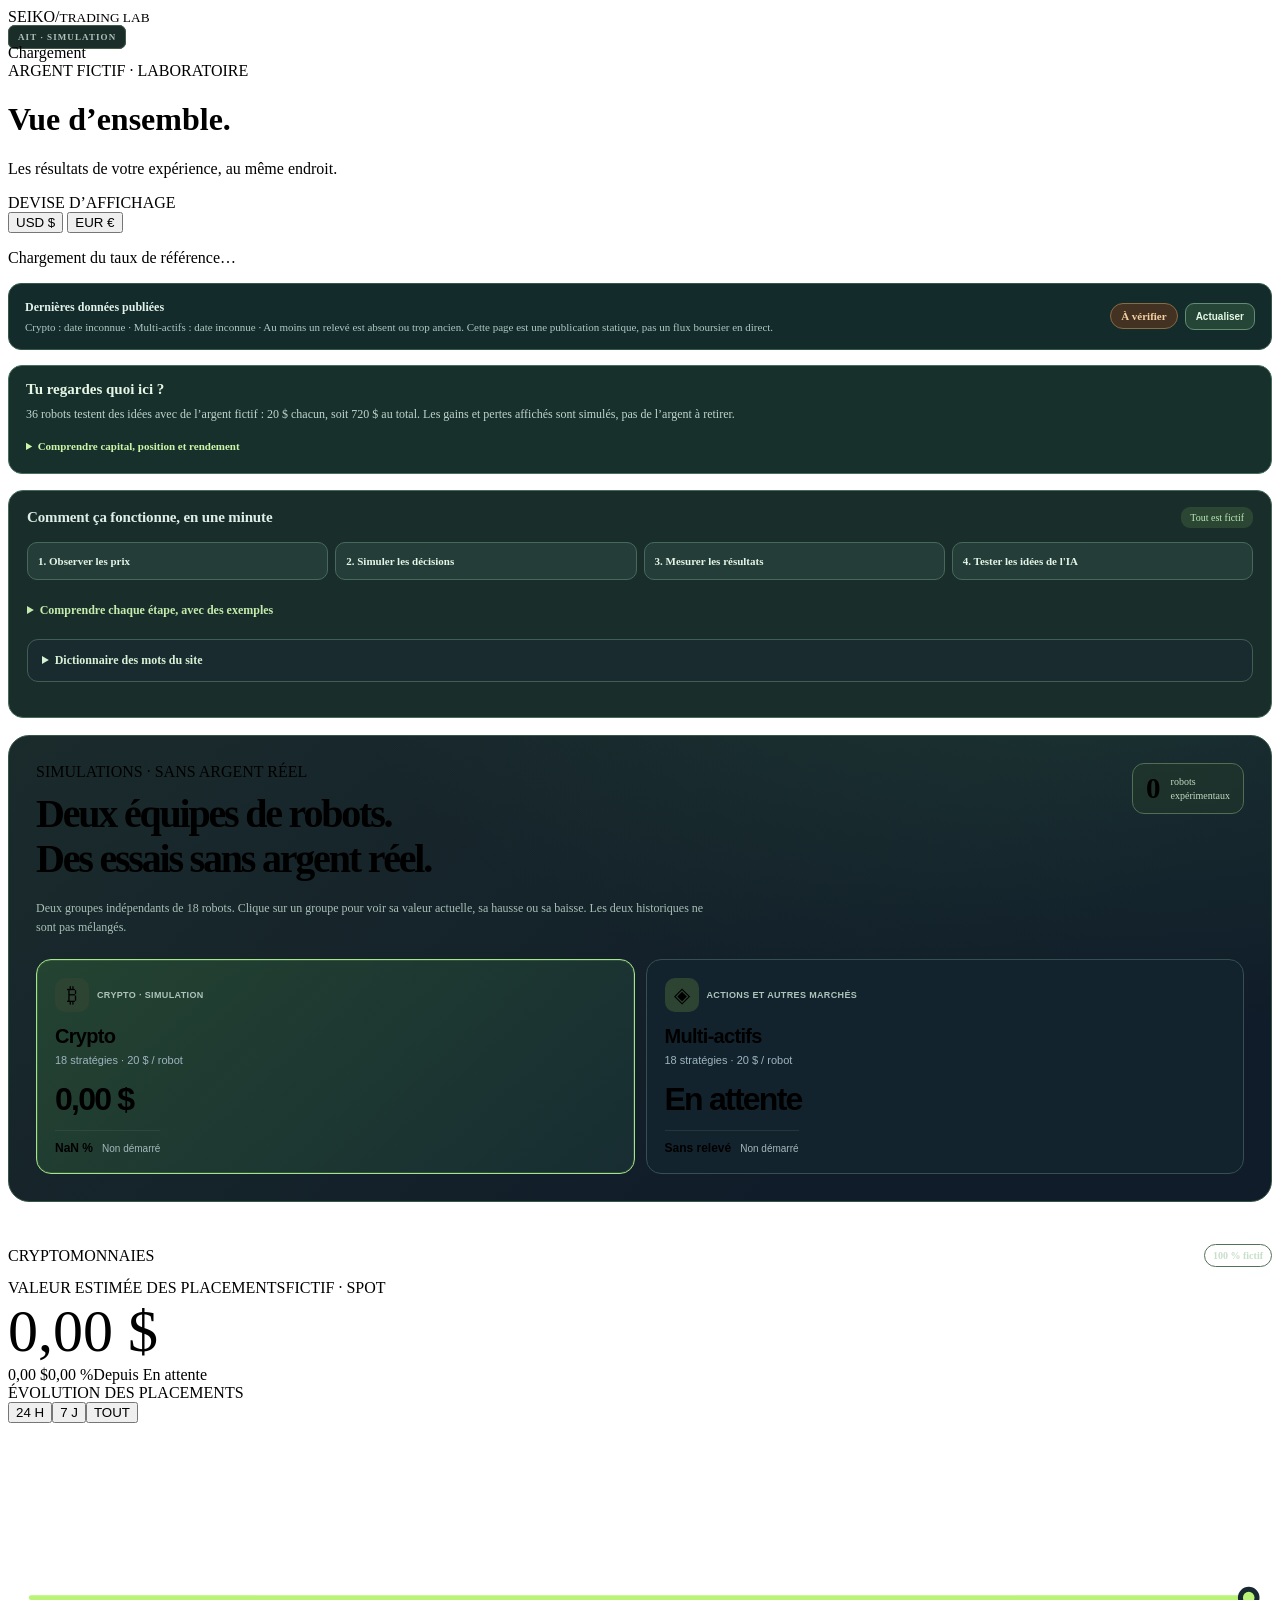
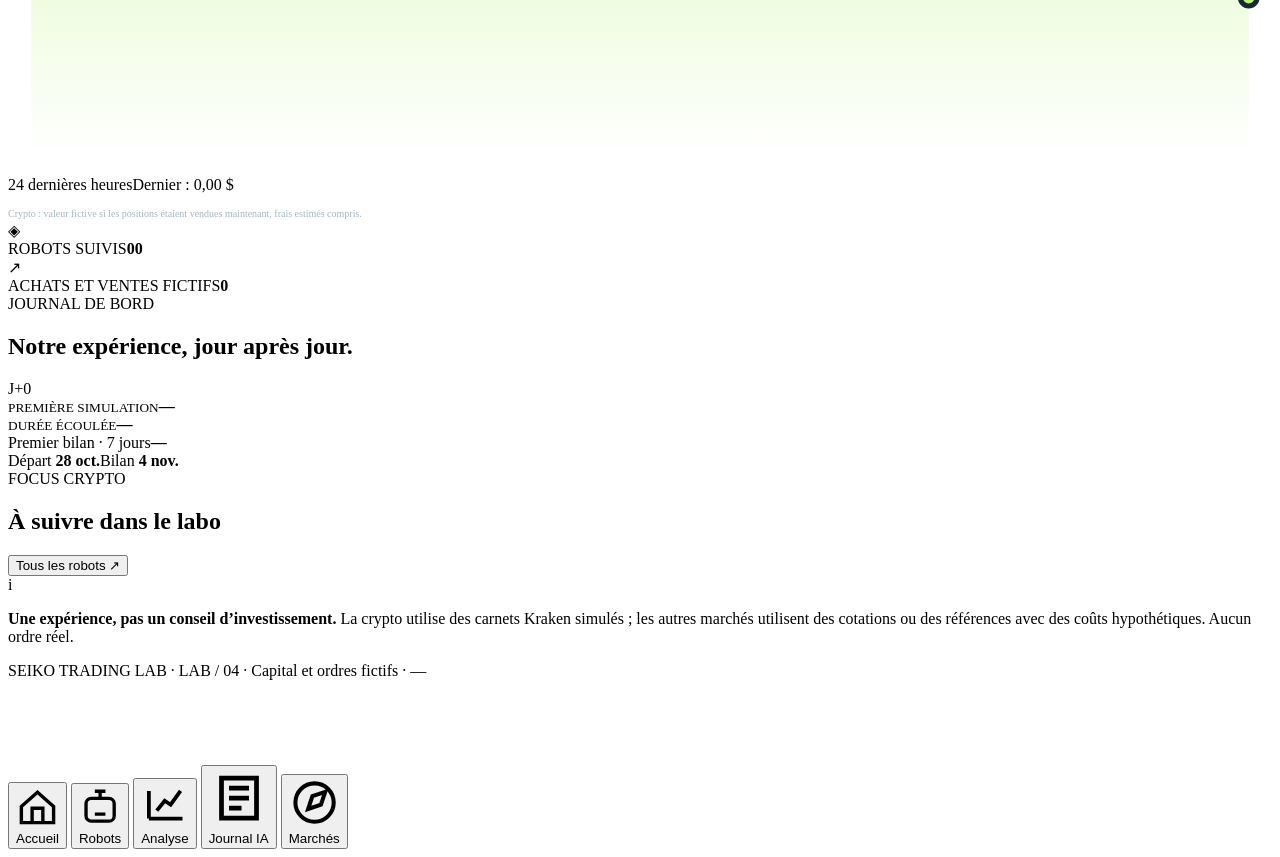
==== site/index.html @ 7411ffa7 "Show autonomous multi-indicator hypothesis architect in existing research journal" ====
<!doctype html>
<html lang="fr"><head><meta charset="utf-8"><meta name="viewport" content="width=device-width,initial-scale=1,viewport-fit=cover"><meta name="theme-color" content="#0b1019"><meta name="description" content="Seiko Trading Lab : 36 robots, deux portefeuilles de simulation et une recherche multi-marchés transparente."><title>Seiko — Trading Lab</title><style>/*__CSS__*/</style><link rel="stylesheet" href="./lab04-overview.css?v=4"><link rel="stylesheet" href="./lab04-analysis.css?v=4.2"><link rel="stylesheet" href="./lab04-markets.css?v=4"><link rel="stylesheet" href="./lab04-clarity.css?v=5"><link rel="stylesheet" href="./lab04-simple.css?v=6"><link rel="stylesheet" href="./lab04-guide.css?v=7"></head>
<body><div class="app-shell" id="app">
<header class="topbar"><div class="brand" aria-label="Seiko Trading Lab"><div class="brand-icon"><span></span><span></span><span></span></div><div class="brand-word">SEIKO<span class="brand-slash">/</span><small>TRADING LAB</small></div></div><span class="release-tag" aria-label="Version de l’interface">AIT · SIMULATION</span><div class="live-status" id="live-status"><span class="status-light"></span><span id="status-text">Chargement</span></div></header>
<div class="page-heading"><span class="eyebrow" id="page-eyebrow">ARGENT FICTIF · LABORATOIRE</span><h1 id="page-title">Vue d’ensemble<span class="title-period">.</span></h1><p id="page-subtitle">Les résultats de votre expérience, au même endroit.</p></div>
<div class="display-currency" aria-label="Devise d'affichage">
  <div class="display-currency-controls"><span class="display-currency-label">DEVISE D’AFFICHAGE</span>
    <div class="display-currency-switch" role="group" aria-label="Passer de dollars en euros">
      <button type="button" data-currency="USD" class="is-active" aria-pressed="true">USD <span>$</span></button>
      <button type="button" data-currency="EUR" aria-pressed="false">EUR <span>€</span></button>
    </div>
  </div>
  <p class="display-fx-note" id="fx-note">Chargement du taux de référence…</p>
</div>
<main>
<section id="view-home" class="view is-visible" aria-label="Tableau de bord des expériences">
<section class="lab-freshness" aria-label="Fraîcheur des relevés"><div><strong>Dernières données publiées</strong><p id="lab-freshness-detail">Vérification de la dernière publication…</p></div><div class="lab-freshness-actions"><span id="lab-freshness-badge">Vérification</span><button id="lab-refresh" type="button" title="Recharger les derniers relevés publiés">Actualiser</button></div></section>
<section class="ait-beginner-note"><strong>Tu regardes quoi ici ?</strong>
<p>36 robots testent des idées avec de l’argent fictif : 20 $ chacun, soit 720 $ au total. Les gains et pertes affichés sont simulés, pas de l’argent à retirer.</p>
<details><summary>Comprendre capital, position et rendement</summary><p><b>Capital</b> : valeur actuelle de la mise de départ. <b>Position</b> : ce que le robot détient. <b>Rendement</b> : évolution en pourcentage depuis le début.</p></details></section>
<section class="ait-journey" aria-label="Comment fonctionne ce laboratoire ?">
 <div class="ait-journey-heading"><strong>Comment ça fonctionne, en une minute</strong><span>Tout est fictif</span></div>
 <div class="ait-step-track" aria-label="Étapes de fonctionnement">
  <span>1. Observer les prix</span><span>2. Simuler les décisions</span><span>3. Mesurer les résultats</span><span>4. Tester les idées de l'IA</span>
 </div>
 <details><summary>Comprendre chaque étape, avec des exemples</summary>
  <ol class="ait-journey-list">
   <li><strong>Les marchés fournissent des prix.</strong> Par exemple, le prix observé d'un bitcoin. Si une source ne répond pas, nous ne fabriquons pas de prix.</li>
   <li><strong>Chaque robot suit sa propre règle.</strong> L'un conserve son placement, un autre cherche une hausse de prix, un troisième attend une baisse. Il peut acheter, vendre ou ne rien faire.</li>
   <li><strong>Chaque décision est simulée.</strong> Un achat virtuel utilise une partie des 20 $ du robot, avec des frais estimés. Rien n'est envoyé à une banque ou à une plateforme de trading.</li>
   <li><strong>Le site suit ce qu'il reste.</strong> Valeur du placement + argent non investi = valeur totale estimée du robot. La courbe montre l'évolution de cette valeur.</li>
   <li><strong>Gemini propose des expériences.</strong> Son avis ne prouve pas qu'une stratégie fonctionne. Une autre partie du programme vérifie les résultats sur de nouvelles données, les frais et les baisses possibles.</li>
   <li><strong>Les changements sont bloqués tant que les preuves manquent.</strong> Les robots de référence ne sont jamais modifiés et aucun ordre réel n'est possible.</li>
  </ol>
 </details>
 <details class="ait-words"><summary>Dictionnaire des mots du site</summary>
 <dl>
  <dt>Capital et valeur actuelle</dt><dd>Argent virtuel encore disponible, plus valeur estimée du placement que le robot détient.</dd>
  <dt>Gain, perte, variation ou rendement</dt><dd>Différence depuis les 20 $ fictifs de départ, exprimée en dollars ou en pourcentage. Rien n'est retirable.</dd>
  <dt>Liquidités</dt><dd>Part de l'argent fictif qui n'est pas investie dans un actif à ce moment.</dd>
  <dt>Position et unités</dt><dd>Ce que le robot possède virtuellement et sa quantité ; une fraction de bitcoin peut être minuscule.</dd>
  <dt>Période de prix ou bougie</dt><dd>Une période de prix déjà terminée, par exemple une heure. Le robot évite de décider sur une période encore en cours.</dd>
  <dt>Frais, spread et glissement</dt><dd>Coûts simulés : commissions, écart entre prix pour acheter et vendre, et différence possible lors d'une exécution.</dd>
  <dt>Robot témoin</dt><dd>Robot qui conserve simplement son actif pour servir de point de comparaison.</dd>
  <dt>Variante en test</dt><dd>Autre version de la stratégie essayée séparément sur de nouveaux prix, sans changer le robot.</dd>
  <dt>Gemini</dt><dd>IA qui analyse les rapports et propose des essais. Elle ne passe pas les ordres et n'approuve pas directement les changements.</dd>
  <dt>Baleine et transfert</dt><dd>Une baleine serait un acteur très important. Une adresse qui déplace une grosse somme n'est pas forcément une baleine et ne prouve aucun achat.</dd>
  <dt>Action, ETF, devise et crypto</dt><dd>Différents types d'actifs. Certains cours sont indicatifs ou retardés ; ils ne sont pas des prix d'exécution garantis.</dd>
 </dl></details>
</section>
<div class="lab-overview">
 <div class="lab-overview-top"><div><span class="eyebrow">SIMULATIONS · SANS ARGENT RÉEL</span><h2>Deux équipes de robots.<br><span>Des essais sans argent réel.</span></h2></div><div class="lab-overview-counter"><strong id="overview-bots">36</strong><small>robots<br>expérimentaux</small></div></div>
 <p>Deux groupes indépendants de 18 robots. Clique sur un groupe pour voir sa valeur actuelle, sa hausse ou sa baisse. Les deux historiques ne sont pas mélangés.</p>
 <div class="lab-tiles" role="group" aria-label="Sélectionner un portefeuille">
  <button class="lab-tile is-selected" type="button" data-lab="crypto" aria-pressed="true">
   <span class="lab-tile-top"><span class="lab-tile-glyph">₿</span><span class="lab-tile-status">CRYPTO · SIMULATION</span></span>
   <span class="lab-tile-name">Crypto <small>18 stratégies · 20 $ / robot</small></span>
   <span class="lab-tile-value" id="overview-crypto-value">—</span>
   <span class="lab-tile-bottom"><span id="overview-crypto-return">—</span><span id="overview-crypto-age">—</span></span>
  </button>
  <button class="lab-tile" type="button" data-lab="multi" aria-pressed="false">
   <span class="lab-tile-top"><span class="lab-tile-glyph">◈</span><span class="lab-tile-status">ACTIONS ET AUTRES MARCHÉS</span></span>
   <span class="lab-tile-name">Multi-actifs <small>18 stratégies · 20 $ / robot</small></span>
   <span class="lab-tile-value" id="overview-multi-value">—</span>
   <span class="lab-tile-bottom"><span id="overview-multi-return">—</span><span id="overview-multi-age">—</span></span>
  </button>
 </div>
</div>
<article class="hero-card"><div class="hero-context"><span id="hero-portfolio-kind" class="eyebrow">PORTEFEUILLE CRYPTO</span><span class="hero-context-badge">100 % fictif</span></div><div class="hero-glow" aria-hidden="true"></div><div class="hero-head"><span class="overline" id="hero-capital-label">VALEUR DES PLACEMENTS FICTIFS</span><span class="hero-small-tag">USD · FICTIF</span></div><div class="hero-money" id="portfolio-value">—</div><div class="hero-performance"><span id="portfolio-profit" class="profit-amount">—</span><span id="portfolio-percent" class="profit-percent">—</span><span class="hero-meta" id="hero-since">depuis son lancement</span></div><div class="chart-toolbar"><span class="section-overline">ÉVOLUTION DES PLACEMENTS</span><div class="range-control" id="range-control" role="group" aria-label="Période du graphique"><button data-range="1d" class="is-active">24 H</button><button data-range="7d">7 J</button><button data-range="all">TOUT</button></div></div><div class="portfolio-chart" id="portfolio-chart" role="img" aria-label="Courbe du capital fictif"><div class="chart-empty">Lecture des relevés…</div></div><div class="chart-foot"><span id="chart-period">Historique des simulations</span><span id="chart-last">—</span></div><p class="chart-clarification" id="chart-clarification">Valorisation après frais de sortie estimés. Historique propre à cette expérience.</p></article>
<div class="quick-stats"><article class="quick-stat"><div class="stat-icon bots-icon">◈</div><div><span class="stat-label">ROBOTS SUIVIS</span><strong id="stat-bots">—</strong></div></article><article class="quick-stat"><div class="stat-icon deals-icon">↗</div><div><span class="stat-label">ACHATS ET VENTES FICTIFS</span><strong id="stat-trades">—</strong></div></article></div>
<section class="journey-card" aria-label="Suivi de l’expérience" id="experiment-timeline">
  <div class="journey-top"><div><span class="eyebrow">JOURNAL DE BORD</span><h2>Notre expérience, jour après jour.</h2></div><span class="journey-day" id="lab-day">J+0</span></div>
  <div class="journey-data"><div><small>PREMIÈRE SIMULATION</small><strong id="lab-start">—</strong></div><div><small>DURÉE ÉCOULÉE</small><strong id="lab-duration">—</strong></div></div>
  <div class="journey-progress-head"><span>Premier bilan · 7 jours</span><strong id="lab-progress-label">—</strong></div>
  <div class="journey-progress" role="progressbar" aria-label="Avancement vers le bilan des sept jours" aria-valuemin="0" aria-valuemax="100" aria-valuenow="0" id="lab-progress"><span id="lab-progress-fill"></span></div>
  <div class="journey-foot"><span>Départ <strong>28 oct.</strong></span><span id="lab-review">Bilan <strong>4 nov.</strong></span></div>
</section>
<div class="section-header"><div><span class="eyebrow">FOCUS CRYPTO</span><h2>À suivre dans le labo</h2></div><button class="text-action" id="open-all-robots">Tous les robots <span>↗</span></button></div><div class="highlights" id="highlights"></div>
<div class="notice"><div class="notice-badge">i</div><p><strong>Une expérience, pas un conseil d’investissement.</strong> La crypto utilise des carnets Kraken simulés ; les autres marchés utilisent des cotations ou des références avec des coûts hypothétiques. Aucun ordre réel.</p></div></section>
<section id="view-robots" class="view" aria-label="Tous les robots" hidden>
<section class="ait-page-explain"><strong>Comment lire les robots ?</strong><p>Chaque ligne correspond à un robot avec sa propre mise de 20 $ fictifs. <b>Valeur</b> : combien vaudrait son argent actuellement. <b>Variation</b> : ce qu'il a gagné ou perdu depuis le départ. Ouvre une fiche pour voir ses décisions et ce qu'il possède.</p></section>
<div class="robot-lab-switch" role="group" aria-label="Univers des stratégies">
 <button type="button" data-robot-lab="all" class="is-active" aria-pressed="true"><span>Tous</span><small id="switch-all-count">36</small></button>
 <button type="button" data-robot-lab="crypto" aria-pressed="false"><span>Crypto</span><small>18</small></button>
 <button type="button" data-robot-lab="multi" aria-pressed="false"><span>Multi-actifs</span><small>18</small></button>
</div>
<div class="robot-page-intro"><span class="eyebrow">36 STRATÉGIES / 2 EXPÉRIENCES</span><p>Chaque robot démarre avec 20 $ fictifs. La variation indique simplement s’il a gagné ou perdu. Appuie sur un robot pour voir ce qu’il possède.</p></div>
<div class="robots-tools"><div class="search-wrap"><svg viewBox="0 0 24 24" fill="none" stroke="currentColor" stroke-width="1.8"><circle cx="10.7" cy="10.7" r="6.5"/><path d="m16 16 5 5"/></svg><input id="robot-search" type="search" placeholder="Rechercher une stratégie…" aria-label="Rechercher un robot"></div><label class="sort-label">TRIER <select id="robot-sort"><option value="return">Performance</option><option value="activity">Activité</option><option value="name">Nom</option></select></label></div>
<div class="filter-list" id="robot-filters" role="group" aria-label="Filtrer les robots"><button data-filter="all" class="is-active">Tous</button><button data-filter="positive">En hausse</button><button data-filter="negative">En baisse</button><button data-filter="inactive">Sans opération</button></div><div class="asset-filter-bar" id="crypto-asset-filters" role="group" aria-label="Filtrer par cryptomonnaie"><span>ACTIF</span><button data-coin="all" class="is-active">Tous</button><button data-coin="BTC">₿ BTC</button><button data-coin="ETH">Ξ ETH</button><button data-coin="SOL">◎ SOL</button></div>
<div class="list-caption"><span id="robots-count">— stratégies</span><span>VALEUR / VARIATION</span></div><div id="robot-list" class="robot-list"></div></section>
<section id="view-analysis" class="view" aria-label="Analyse" hidden>
<section class="ait-page-explain"><strong>À quoi sert cette page ?</strong><p>Le laboratoire compare les robots, observe les gros transferts publics et vérifie si de nouvelles idées méritent d'être testées. <b>« En test » ne signifie pas « rentable ».</b> Les chiffres compliqués restent consultables plus bas, si tu veux aller plus loin.</p><p class="ait-dynamic" id="ait-proof-state">Lecture des résultats de validation…</p></section>
<details class="ait-words"><summary>Pourquoi aucune amélioration n'est encore approuvée ?</summary><p>Une idée est comparée à la stratégie d'origine sur de nouveaux prix, après sa création. Le laboratoire demande au moins 14 jours pour les cryptos et 30 jours pour les autres marchés, assez d'achats suivis de ventes et de nouveaux relevés. Il contrôle aussi les frais doublés, les baisses importantes et les prix manquants. Cela évite de confondre un coup de chance avec une vraie amélioration.</p></details>
<section class="research-panel" aria-labelledby="research-title">
 <div class="research-panel-head"><div>
  <span class="eyebrow">OBSERVATION AUTOMATIQUE</span>
  <h2 id="research-title">Ce que le labo apprend<span class="title-period">.</span></h2>
  <p>La progression des robots, les analyses de Gemini et les mouvements importants du marché en mots simples.</p>
 </div><span id="research-ai-state" class="research-panel-state">En attente</span></div>
 <div class="research-panel-metrics">
  <div><small>ROBOTS ANALYSÉS</small><strong id="research-bots">—</strong></div>
  <div><small>PISTES À VÉRIFIER</small><strong id="research-eligible">—</strong></div>
  <div><small>NOUVELLES IDÉES</small><strong id="research-ideas">—</strong></div>
 </div>
 <p id="research-status" class="research-panel-status">Première analyse automatique en attente.</p>

 <details class="lab-advanced"><summary>Fonctionnement technique et état du système</summary>
 <div class="research-panel-details" id="lab-operations-panel">
  <div class="section-header compact"><div><span class="eyebrow">TRANSPARENCE · FEUILLE DE ROUTE VIVANTE</span><h3>État réel du laboratoire</h3></div></div>
  <p class="micro-note" id="operations-status">Diagnostic des données et workflows en cours.</p>
  <div class="research-idea-list" id="operations-roadmap"></div>
  <details class="research-panel-details"><summary>Alertes de fiabilité et derniers workflows</summary>
   <div class="research-idea-list" id="operations-alerts"></div>
  </details>
  <p class="micro-note">Les expériences sont fictives. Les états « en test » ou « partiel » indiquent des limites encore présentes, pas une réussite garantie.</p>
 </div>
 <div class="research-panel-details" id="lab-hourly-panel">
  <div class="section-header compact"><div><span class="eyebrow">RECHERCHE INTRAJOURNALIÈRE</span><h3>Études horaires et candidats prospectifs</h3></div></div>
  <p class="micro-note" id="hourly-study-status">Premiers tests horaires en attente.</p>
  <div class="research-idea-list" id="hourly-study-list"></div>
  <p class="micro-note">Kraken 60 minutes ; backtests séparés chronologiquement, frais simulés et comparaisons au Hold. Les valorisations futures sont des approximations de simulation, non des transactions exécutables.</p>
 </div>
 </details>
 <div class="research-panel-details" id="robot-evolution-panel">
  <div class="section-header compact"><div><span class="eyebrow">JOURNAL DES DÉCISIONS · 36 ROBOTS</span><h3>Les améliorations en cours</h3></div></div>
  <p class="micro-note" id="evolution-summary">État des propositions, tests et réglages individuels en cours de chargement.</p>
  <div class="research-panel-metrics">
   <div><small>ROBOTS SUIVIS</small><strong id="evolution-total">—</strong></div>
   <div><small>VARIANTES EN TEST</small><strong id="evolution-testing">—</strong></div>
   <div><small>MODIFICATIONS VALIDÉES</small><strong id="evolution-activated">—</strong></div>
  </div>
  <details class="lab-advanced"><summary>Voir le détail des tests de chaque robot</summary>
<label class="micro-note" for="evolution-filter">Afficher les robots</label>
  <select id="evolution-filter" aria-label="Filtrer les robots par état">
   <option value="all">Les 36 robots</option>
   <option value="crypto">Crypto</option>
   <option value="multi">Multi-actifs</option>
   <option value="testing_proposal">En test</option>
   <option value="tuning_activated">Réglages activés automatiquement</option>
  </select>
  <div class="research-idea-list" id="evolution-bot-list" aria-live="polite"></div>
  <details class="research-panel-details">
   <summary>Historique détaillé des décisions et modifications</summary>
   <div id="evolution-event-list" class="research-idea-list"></div>
  </details>
  <p class="micro-note">Les 12 robots Hold sont des témoins immuables. Une IA peut suggérer un réglage, mais seule une comparaison prospective indépendante après frais peut autoriser sa modification en simulation. Aucun ordre réel, ni code IA exécuté.</p>
 </details>
 </div>
<details class="lab-advanced"><summary>Indicateurs de marché et études approfondies</summary>
<div class="research-panel-details" id="market-intelligence-panel">
  <div class="section-header compact"><div><span class="eyebrow">DONNÉES EXTERNES VÉRIFIÉES</span><h3>Intelligence de marché</h3></div></div>
  <div class="research-panel-metrics">
   <div><small>SENTIMENT DU MARCHÉ</small><strong id="intel-sentiment">—</strong></div>
   <div><small>TVL DEFI ETHEREUM</small><strong id="intel-ethereum">—</strong></div>
   <div><small>STABLECOINS USD</small><strong id="intel-stablecoins">—</strong></div>
  </div>
  <p class="micro-note" id="intel-whales">Baleines : aucun wallet vérifié configuré.</p>
  <p class="micro-note">Sources : <a href="https://alternative.me/crypto/fear-and-greed-index/" target="_blank" rel="noopener">Alternative.me</a> et <a href="https://defillama.com/" target="_blank" rel="noopener">DeFiLlama</a>. Indicateurs descriptifs, jamais des ordres d'achat.</p>
 </div>
 <div class="research-panel-details" id="market-pulse-panel">
  <div class="section-header compact"><div><span class="eyebrow">VEILLE AUTOMATIQUE · 2 H</span><h3>État du marché</h3></div></div>
  <p class="micro-note" id="pulse-status">Chargement de l'étude des marchés.</p>
  <div class="research-idea-list" id="market-pulse-assets"></div>
  <p class="micro-note" id="pulse-whales">Échantillon de transferts publics en attente.</p>
  <p class="micro-note">Les transferts de stablecoins ne prouvent aucun achat ou vente. Échantillon limité, pas de couverture exhaustive.</p>
 </div>
 </details>
<div class="research-panel-details" id="whale-radar-panel">
  <div class="section-header compact"><div><span class="eyebrow">ETHEREUM · TRANSFERTS PUBLICS</span><h3>Mouvements importants détectés</h3></div></div>
  <p id="whale-radar-status" class="micro-note">Chargement de l'échantillon USDC/USDT.</p>
  <div class="whale-radar-stats"><div><small>GROS TRANSFERTS</small><strong id="whale-radar-count">—</strong></div><div><small>ADRESSES REPÉRÉES</small><strong id="whale-radar-wallets">—</strong></div><div><small>NOUVEAUX MOUVEMENTS</small><strong id="whale-radar-new">—</strong></div></div>
  <h4>Mouvements les plus importants</h4>
  <div id="whale-radar-highlights" class="research-idea-list"></div>
  <details class="lab-advanced"><summary>Autre réseau crypto : Base (facultatif)</summary>
  <div class="research-panel-details" id="base-usdc-panel">
   <strong>Autre réseau : Base</strong>
   <p id="base-usdc-status" class="micro-note">Échantillon USDC en préparation.</p>
   <div id="base-usdc-list" class="research-idea-list"></div>
  </div></details>
  <details class="radar-details"><summary>Adresses actives dans l'échantillon</summary><div id="whale-radar-addresses" class="research-idea-list"></div></details>
  <details class="lab-advanced"><summary>Voir les adresses suivies et leur historique</summary><h4>Suivi d’adresses publiques</h4>
  <p id="whale-radar-follow-status" class="micro-note">Collecte complémentaire en attente.</p>
  <div id="whale-radar-follow-list" class="research-idea-list"></div></details>
  <p class="micro-note">Montants nominaux approximatifs. Flux entrants/sortants calculés uniquement dans l'échantillon, pas solde complet. Aucune identité de baleine, aucune transaction d'achat/vente ni opportunité de trading vérifiée. <a href="https://eth.blockscout.com/" target="_blank" rel="noopener noreferrer">Source : Blockscout</a>.</p>
 </div>
 <details class="lab-advanced"><summary>Expériences et statistiques avancées</summary>
<div class="research-panel-details" id="forward-incubator-panel">
  <div class="section-header compact"><div><span class="eyebrow">INCUBATEUR PROSPECTIF</span><h3>Nouveaux challengers autonomes</h3></div></div>
  <p class="micro-note" id="forward-incubator-status">Expériences prospectives en préparation.</p>
  <div class="research-idea-list" id="forward-incubator-list"></div>
  <p class="micro-note">Paramètres issus d'une grille statistique contrôlée, jamais du code exécuté depuis une réponse IA. Capital fictif : 20 $ par candidat, sans modifier les 36 robots de référence.</p>
 </div>
 <div class="research-panel-details">
  <div class="section-header compact"><div><span class="eyebrow">TESTS DÉJÀ EXÉCUTÉS</span><h3>Challengers historiques</h3></div></div>
  <p class="micro-note">Comparaison sur 8 fenêtres chronologiques par actif, avec frais simulés. Aucun résultat ne garantit une performance future.</p>
  <div class="research-idea-list" id="challenger-evaluations"></div>
 </div>
 <div class="research-panel-details" id="ai-review-panel">
  <div class="section-header compact"><div><span class="eyebrow">IA / DIAGNOSTIC DE ROBUSTESSE</span><h3>Optimisation sous contrôle</h3></div></div>
  <p class="micro-note" id="ai-review-summary">Lecture des tests historiques en attente.</p>
  <div class="research-idea-list" id="ai-experiment-list"></div>
  <p class="micro-note">Ces pistes n’ajustent pas les 36 robots. Une amélioration n’est retenue qu’après de nouveaux tests hors échantillon, frais et risque compris.</p>
 </div>
 <details class="research-panel-details">
  <summary>Consulter les hypothèses et leurs critères de validation</summary>
  <div id="research-idea-list" class="research-idea-list"></div>
 </details>
 </details>
<p class="research-panel-footer" id="research-updated">Historique des robots préservé. Aucun ordre réel.</p>
</section>
<details class="lab-advanced lab-compare"><summary>Comparaison et explications techniques (facultatif)</summary>
<section class="cross-analysis" aria-labelledby="cross-analysis-title">
 <div class="cross-analysis-heading"><div><span class="eyebrow">DEUX EXPÉRIENCES DISTINCTES</span><h2 id="cross-analysis-title">Comparer sans confondre.</h2><p>Les mises de départ sont identiques, mais les dates, les marchés et la qualité des cotations diffèrent. Aucun résultat n'est encore validé.</p></div><span class="cross-analysis-pill" id="cross-analysis-stage">Échantillon insuffisant</span></div>
 <div class="cross-scorecard" id="cross-scorecard"></div>
 <div class="cross-chart-wrap"><div class="cross-chart-head"><strong>Historique du portefeuille multi-actifs</strong><small>Valorisation depuis le démarrage</small></div><div id="multi-analysis-chart" class="cross-chart"></div></div>
 <div class="cross-risk-grid" id="cross-risk-grid"></div>
 <p class="cross-method">Crypto : carnet Kraken et frais taker simulés. Multi-actifs : cotations publiques non officielles / références BCE et coûts estimés. Les dividendes et la fiscalité ne sont pas encore traités.</p>
</section>
<div class="analysis-intro"><span class="eyebrow">LIRE AU-DELÀ DES CHIFFRES</span><h2>Zoom sur les cryptos.</h2><p>Analyse spécifique aux 18 robots crypto. Les autres stratégies sont évaluées séparément ci-dessus.</p></div>
<div class="analysis-stats"><article class="analysis-tile"><span>STRATÉGIES EN GAIN</span><strong id="analysis-winners">—</strong><small>Rendement supérieur à zéro</small></article><article class="analysis-tile"><span>STRATÉGIES EN PERTE</span><strong id="analysis-losers">—</strong><small>Rendement inférieur à zéro</small></article><article class="analysis-tile"><span>FRAIS SIMULÉS</span><strong id="analysis-fees">—</strong><small>Frais cumulés modélisés</small></article><article class="analysis-tile"><span>STRATÉGIES INACTIVES</span><strong id="analysis-idle">—</strong><small>Aucun ordre encore passé</small></article></div>
<article class="surface analysis-card"><div class="section-header compact"><div><span class="eyebrow">PAR CRYPTOMONNAIE</span><h2>Performance des groupes</h2></div></div><div id="asset-breakdown" class="asset-breakdown"></div><p class="micro-note">Somme des résultats des robots associés à chaque actif ; ce n'est pas le rendement du marché lui-même.</p></article>
<article class="surface analysis-card insight-card" id="experiment-insights"><div class="section-header compact"><div><span class="eyebrow">QUALITÉ DES RÉSULTATS</span><h2>Les chiffres derrière le classement</h2></div><span class="insight-tag" id="insight-samples">— relevés</span></div>
<div class="insight-grid"><div class="insight-metric"><small>BAISSE MAXIMALE OBSERVÉE</small><strong id="insight-drawdown">—</strong><span>Portefeuille total · relevés disponibles</span></div><div class="insight-metric"><small>ROBOTS AYANT TRADÉ</small><strong id="insight-activity">—</strong><span>Au moins une transaction</span></div><div class="insight-metric"><small>MEILLEUR ROBOT</small><strong id="insight-best">—</strong><span id="insight-best-name">—</span></div><div class="insight-metric"><small>PLUS FAIBLE ROBOT</small><strong id="insight-worst">—</strong><span id="insight-worst-name">—</span></div></div><p class="micro-note">La baisse maximale n’est calculée que sur les relevés enregistrés : elle ne décrit pas toutes les variations intra-bougie.</p></article>
<article class="surface analysis-card"><div class="section-header compact"><div><span class="eyebrow">POINTS DE COMPARAISON</span><h2>Nos robots face à « acheter et conserver »</h2></div></div><div class="benchmark-grid" id="benchmark-grid"></div><p class="micro-note">Comparaison indicative par crypto : rendement moyen des stratégies actives contre le robot Hold du même actif, depuis le début du test. Les risques et les fréquences de transaction diffèrent.</p></article>
<article class="surface analysis-card review-card"><div class="section-header compact"><div><span class="eyebrow">CALENDRIER DU LABORATOIRE</span><h2>Les prochains rendez-vous</h2></div></div><div class="review-milestones"><div><span class="milestone-index">01</span><div><strong>Premier bilan · J+7</strong><small id="review-one">—</small></div></div><div><span class="milestone-index">02</span><div><strong>Comparaison des améliorations · J+14</strong><small id="review-two">—</small></div></div></div><p class="micro-note">Dates de référence pour analyser les résultats. Une semaine reste insuffisante pour prouver qu’une stratégie est rentable à long terme.</p></article>



<article class="surface analysis-card" id="trade-journal">
  <div class="section-header compact"><div><span class="eyebrow">JOURNAL DES ORDRES</span><h2>Pourquoi les robots ont agi.</h2></div><span class="insight-tag">Opérations simulées</span></div>
  <p class="micro-note">Heure, conditions du signal, prix estimé et frais pour chaque tentative enregistrée. Une exécution simulée ne représente pas une transaction passée sur un compte réel.</p>
  <div class="trade-journal-list" id="trade-journal-list"></div>
  <button class="text-action trade-show-all" id="trade-journal-toggle" type="button" hidden>Afficher les événements</button>
</article>
<article class="surface analysis-card"><span class="eyebrow">PROTOCOLE D’EXPÉRIENCE</span><h2>Comment lire nos chiffres</h2><div class="method-list"><div><span>01</span><p><strong id="initial-per-robot">20 $ fictifs par robot.</strong> Tous partent du même montant initial, indépendamment.</p></div><div><span>02</span><p><strong>Coûts intégrés.</strong> Les frais et les coûts estimés dépendent du marché : 0,8 % taker pour le modèle crypto V2 ; modèle indicatif distinct pour les titres.</p></div><div><span>03</span><p><strong>Simulations distinctes.</strong> Les carnets Kraken sont observés après signal ; les prix actions/ETF et taux BCE ne garantissent aucune exécution réelle.</p></div><div><span>04</span><p><strong>Pas de conclusion hâtive.</strong> Quelques heures ou jours ne prouvent pas qu'un robot est rentable.</p></div></div></article></details></section>

<section id="view-explore" class="view" aria-label="Explorer les marchés" hidden>
  <section class="ait-page-explain"><strong>Pourquoi observer les marchés ?</strong><p>Les robots ont besoin de prix pour prendre leurs décisions fictives. Ici tu vois ce qu'ils suivent. Un prix affiché peut être retardé ou indicatif ; cela ne signifie pas qu'on pourrait réellement acheter à ce prix.</p><details><summary>Qu'est-ce qu'une action, un ETF ou une devise ?</summary><p><b>Action :</b> petite part d'une entreprise. <b>ETF :</b> fonds qui réunit plusieurs titres. <b>Devise :</b> monnaie, par exemple l'euro face au dollar. <b>Crypto :</b> actif numérique comme le bitcoin. Tous ces placements peuvent perdre de la valeur.</p></details></section>
<div class="market-intro">
    <span class="eyebrow">MARCHÉS ACTIFS / PROSPECTION</span>
    <h2>Les marchés,<br>en clair<span class="title-period">.</span></h2>
    <p>Neuf instruments suivis dans une expérience séparée, puis treize univers supplémentaires à étudier. Sources, qualité des prix et limites sont détaillées sans embellir les résultats.</p>
  </div>
  <section class="multi-live" aria-labelledby="multi-title">
  <div class="multi-live-header">
    <div><span class="eyebrow">NOUVELLE EXPÉRIENCE · CAPITAL SÉPARÉ</span><h2 id="multi-title">Robots multi-marchés<span class="title-period">.</span></h2></div>
    <span id="multi-live-state" class="multi-state">Préparation</span>
  </div>
  <p class="multi-intro">Micro-simulation : 20 $ fictifs par robot sur actions, ETF, métaux et références de devises. Les ordres sont fictifs ; les prix et coûts des nouveaux marchés sont des estimations, pas des exécutions de courtier.</p>
  <div id="multi-live-empty" class="multi-empty">Moteur installé. En attente de la première collecte de prix validés. Aucun rendement n'est inventé.</div>
  <div id="multi-live-body" hidden>
    <div class="multi-stats">
      <div><small>CAPITAL FICTIF INITIAL</small><strong id="multi-initial">—</strong></div>
      <div><small>VALEUR ESTIMÉE</small><strong id="multi-current">—</strong></div>
      <div><small>RÉSULTAT NET ESTIMÉ</small><strong id="multi-profit">—</strong></div>
      <div><small>ROBOTS / COTATIONS</small><strong id="multi-coverage">—</strong></div>
    </div>
    <p class="multi-updated" id="multi-updated">—</p>
    <div id="multi-market-groups" class="multi-market-groups"></div>
    <details class="multi-log"><summary>Dernières décisions des robots <span id="multi-event-count">—</span></summary><div id="multi-event-list" class="multi-event-list"></div></details>
    <p class="multi-caution">Scénario à 20 $ : fractions d’actions hypothétiques, non confirmées par un courtier. Cotations publiques et coûts estimés. Frais annuels des ETF intégrés aux cotations, mais distributions/dividendes et fiscalité pas encore modélisés. Les ETF américains présentés ne sont pas automatiquement accessibles aux particuliers en France. Les taux BCE ne sont pas des prix Forex négociables.</p>
  </div>
</section>
<div class="market-overview" aria-label="État du laboratoire multi-marchés">
    <div><strong id="market-universe-count">—</strong><span>Univers à explorer</span></div>
    <div><strong id="market-strategy-count">—</strong><span>Pistes de stratégies</span></div>
    <div><strong id="market-active-count">—</strong><span>Laboratoires actifs</span></div>
  </div>
  <div class="market-workflow"><span class="eyebrow">NOTRE MÉTHODE</span>
    <div class="market-phases">
      <div><span>01</span><strong>Collecter</strong><small>Prix et conditions de marché fiables</small></div>
      <div><span>02</span><strong>Rejouer</strong><small>Backtest sans regarder le futur</small></div>
      <div><span>03</span><strong>Simuler</strong><small>Ordres, délais, frais et refus</small></div>
      <div><span>04</span><strong>Évaluer</strong><small>Rendement net, risque et stabilité</small></div>
    </div>
  </div>
  <div class="market-section-heading"><div><span class="eyebrow">RÉSERVE D’IDÉES</span><h2>Autres pistes de recherche</h2></div><span id="market-visible-count" class="market-visible-count">—</span></div>
  <div class="market-search-wrap"><svg aria-hidden="true" viewBox="0 0 24 24" fill="none" stroke="currentColor" stroke-width="1.8"><circle cx="10.7" cy="10.7" r="6.5"/><path d="m16 16 5 5"/></svg><input id="market-search" type="search" placeholder="Rechercher un marché ou une stratégie…" aria-label="Rechercher un marché"></div>
  <div class="market-filters" role="group" aria-label="Filtrer les marchés">
    <button type="button" class="is-active" data-market-filter="all" aria-pressed="true">Tous</button>
    <button type="button" data-market-filter="active" aria-pressed="false">Actifs</button>
    <button type="button" data-market-filter="connect" aria-pressed="false">À connecter</button>
    <button type="button" data-market-filter="research" aria-pressed="false">En étude</button>
    <button type="button" data-market-filter="high_risk" aria-pressed="false">Risques élevés</button>
  </div>
  <div id="market-grid" class="market-grid"></div>
  <div class="market-disclaimer"><strong>Pas de performances inventées.</strong> Les marchés sans données et sans moteur d’exécution validé restent des pistes de recherche. Aucun argent réel, aucun effet de levier et aucune connexion à un courtier ne sont activés par ce catalogue.</div>
</section>
</main>
<footer class="site-footer">SEIKO TRADING LAB <span>·</span> LAB / 04 <span>·</span> Capital et ordres fictifs <span>·</span> <span id="footer-update">—</span></footer></div>
<section id="view-desk" class="view" aria-label="Journal de Gemini et actualités de marché" hidden>
 <section class="ait-page-explain"><strong>Ce que fait réellement Gemini</strong><p>Gemini analyse les marchés, les informations économiques et les résultats, puis peut proposer des règles nouvelles de stratégie. <b>Il ne passe pas d'ordres et ne modifie pas directement les robots.</b> L'atelier conserve ses hypothèses et les compare à l'historique et aux témoins. Ces tests ne prouvent pas une rentabilité future.</p><div class="ait-proof-grid" id="ait-gemini-proof" role="status">Vérification des propositions et des résultats…</div>
 <p class="ait-dynamic" id="ait-gemini-nuance">Contrôle indépendant des conclusions de Gemini en cours…</p>
 <details class="ait-gemini-suggestions"><summary>Voir les idées exactes proposées par Gemini et leur statut</summary>
  <div class="ait-activity-list" id="ait-gemini-ideas">Chargement des propositions…</div>
  <p>Ces idées restent fictives et non approuvées. Un signal plus prudent ne réduit pas automatiquement l'argent investi ni le risque.</p>
 </details>
 <details><summary>Comment savoir si une idée est bonne ?</summary><p>Une bonne idée doit gagner face à la version actuelle sur de <b>nouvelles observations</b>, rester acceptable lorsque les frais augmentent, et ne pas provoquer de baisse trop forte. Pour l'instant, aucune amélioration n'a franchi tous ces contrôles.</p></details></section>
 <section class="research-panel" id="gemini-desk-panel">
  <div class="research-panel-head"><div>
   <span class="eyebrow">AVIS IA · EXPÉRIENCES FICTIVES</span>
   <h2>Ce que fait Gemini<span class="title-period">.</span></h2>
   <p>Décisions horodatées, essais virtuels, patchnotes et actualités de sources identifiées.</p>
  </div><span class="research-panel-state" id="desk-ai-status">En attente</span></div>
  <div class="research-panel-metrics">
   <div><small>ROBOTS SUIVIS</small><strong id="desk-bots">—</strong></div>
   <div><small>VARIANTES EN TEST</small><strong id="desk-tests">—</strong></div>
   <div><small>EXPÉRIENCES FICTIVES</small><strong id="desk-experiments">—</strong></div>
  </div>
  <p id="desk-last-report" class="micro-note">Données en cours de publication.</p>
  <p id="lab-gemini-diagnostic" class="micro-note" role="status">Statut réel de Gemini en cours de lecture.</p>
  <section class="research-panel-details" id="desk-daily-panel">
   <div class="section-header compact"><div>
    <span class="eyebrow">BILAN QUOTIDIEN AUTOMATIQUE · HEURE DE PARIS</span>
    <h3>Le résumé de la journée</h3>
   </div></div>
   <p class="micro-note">Chaque jour : recherches effectuées, décisions, conclusions et prochaines observations. Une réponse de Gemini n'est attribuée à l'IA que si elle a réellement été reçue.</p>
   <label for="desk-daily-date" class="micro-note">Choisir une journée</label>
   <select id="desk-daily-date" aria-label="Choisir la date du rapport quotidien"></select>
   <p id="desk-daily-status" class="micro-note">Premier bilan en préparation.</p>
   <div id="desk-daily-content" class="research-idea-list" aria-live="polite"></div>
  </section>
  <div class="research-panel-details" id="strategy-foundry-panel">
    <div class="section-header compact"><div>
     <span class="eyebrow">RECHERCHE AUTONOME · MÉMOIRE SCIENTIFIQUE</span>
     <h3>Atelier de nouvelles stratégies</h3>
    </div></div>
    <p id="strategy-foundry-summary" class="micro-note">Première base de recherche en attente.</p>
    <p id="strategy-optimizer-status" class="micro-note">Recherche automatique en préparation.</p>
    <p id="strategy-evolution-status" class="micro-note">Mutations de règles en préparation.</p>
    <p id="strategy-architect-status" class="micro-note">Recombinaison créative en préparation.</p>
    <p id="strategy-competition-status" class="micro-note">Compétition fictive en attente de nouvelles journées.</p>
    <p id="strategy-manual-review-status" class="micro-note">Aucun accès à l'argent réel ; validation humaine obligatoire.</p>
    <p class="micro-note">Gemini décrit des règles dans un langage contrôlé. Le programme les teste sur des cours historiques, avec frais, frais doublés, pertes maximales et comparaison à « acheter et conserver ». Ce n'est pas encore une preuve de rentabilité future.</p>
    <div id="strategy-foundry-ideas" class="research-idea-list"></div>
   </div>
  <details class="lab-advanced"><summary>Voir les tests techniques du laboratoire</summary>
<div class="research-panel-details"><div class="section-header compact"><div>
   <span class="eyebrow">RADAR DE RECHERCHE</span><h3>Marchés à étudier</h3>
  </div></div><p class="micro-note">Replis, tendances et volatilité d'après les dernières clôtures Kraken. Ce ne sont pas des signaux d'achat.</p>
  <div id="desk-market-watch" class="research-idea-list"></div></div>
  <div class="research-panel-details"><div class="section-header compact"><div>
   <span class="eyebrow">LABORATOIRE PROSPECTIF</span><h3>Expériences autonomes : Gemini et moteur quantitatif</h3>
  </div></div><div id="desk-placements" class="research-idea-list"></div>
  <p class="micro-note">20 dollars fictifs par expérience. Frais modélisés ; aucun accès à un courtier et aucun résultat futur garanti.</p></div>
  <div class="research-panel-details"><div class="section-header compact"><div>
   <span class="eyebrow">NOTES DE VERSION FACTUELLES</span><h3>Décisions et patchnotes</h3>
  </div></div><div id="desk-patchnotes" class="research-idea-list"></div></div>
  </details>
<div class="research-panel-details"><div class="section-header compact"><div>
   <span class="eyebrow">VEILLE ÉCONOMIQUE & CRYPTO</span><h3>Actualités et pistes à examiner</h3>
  </div></div><p class="micro-note">Titres des éditeurs d’origine. Une actualité ou un gros transfert n’est pas une recommandation d’achat.</p>
  <div id="desk-news" class="research-idea-list"></div></div>
  <details class="lab-advanced"><summary>Lire les notes techniques de Gemini</summary>
<div class="research-panel-details"><div class="section-header compact"><div>
   <span class="eyebrow">INTERPRÉTATIONS DE GEMINI</span><h3>Notes de recherche</h3>
  </div></div><div id="desk-notes" class="research-idea-list"></div></div></details>
 </section>
</section>
<nav class="bottom-nav" aria-label="Navigation principale"><div class="bottom-nav-inner">
<button class="nav-button is-active" data-view="home" aria-current="page"><svg viewBox="0 0 24 24" fill="none" stroke="currentColor" stroke-width="1.9"><path d="M3 12 12 4l9 8v9H3v-9Z"/><path d="M9 21v-8h6v8"/></svg><span>Accueil</span></button>
<button class="nav-button" data-view="robots"><svg viewBox="0 0 24 24" fill="none" stroke="currentColor" stroke-width="1.9"><rect x="4" y="7" width="16" height="13" rx="3"/><path d="M12 3v4M9 3h6M8 12h.01M16 12h.01M9 16h6"/></svg><span>Robots</span></button>
<button class="nav-button" data-view="analysis"><svg viewBox="0 0 24 24" fill="none" stroke="currentColor" stroke-width="1.9"><path d="M4 19V5M4 19h17M8 15l4-5 3 2 5-7"/></svg><span>Analyse</span></button>
<button class="nav-button" data-view="desk"><svg viewBox="0 0 24 24" fill="none" stroke="currentColor" stroke-width="1.9"><path d="M5 4h14v16H5zM8 8h8M8 12h8M8 16h5"/></svg><span>Journal IA</span></button>
<button class="nav-button" data-view="explore"><svg viewBox="0 0 24 24" fill="none" stroke="currentColor" stroke-width="1.9"><circle cx="12" cy="12" r="9"/><path d="m9 15 2-6 6-2-2 6-6 2Z"/></svg><span>Marchés</span></button>
</div></nav>
<div class="sheet-layer" id="robot-sheet" hidden><div class="sheet-backdrop" id="sheet-backdrop"></div><section class="robot-sheet" role="dialog" aria-modal="true" aria-labelledby="sheet-name" tabindex="-1"><div class="sheet-handle"></div><button class="close-sheet" id="close-sheet" aria-label="Fermer la fiche">×</button><div class="sheet-heading"><span id="sheet-coin" class="coin-icon"></span><div><span class="eyebrow">FICHE DU ROBOT</span><h2 id="sheet-name">—</h2><p id="sheet-category">—</p></div></div><div class="sheet-kpis"><div><span>Capital</span><strong id="sheet-capital">—</strong></div><div><span>Variation depuis le départ</span><strong id="sheet-return">—</strong></div></div><div class="lab-robot-holdings" aria-label="Composition du portefeuille fictif">
  <div><small>MISE DE DÉPART</small><strong id="sheet-initial">20 $</strong></div>
  <div><small>LIQUIDITÉS RESTANTES</small><strong id="sheet-cash">—</strong></div>
  <div><small>QUANTITÉ DÉTENUE</small><strong id="sheet-units">—</strong></div>
  <div><small>POSITION</small><strong id="sheet-position">—</strong></div>
 </div>
 <div class="sheet-chart-wrap"><div class="section-overline">ÉVOLUTION DE L’ARGENT FICTIF</div>
 <div class="sheet-range" role="group" aria-label="Choisir la durée du graphique du robot"><button type="button" data-sheet-range="1d">24 H</button><button type="button" data-sheet-range="7d">7 J</button><button type="button" data-sheet-range="all" class="is-active">TOUT</button></div>
 <div id="sheet-chart" class="sheet-chart"></div><p class="micro-note" id="sheet-chart-context">Dates et observations en préparation.</p>
 <p class="micro-note" id="sheet-chart-stats">Comparaison en cours.</p></div><details class="lab-advanced sheet-technical"><summary>Frais, opérations et autres détails techniques</summary><div class="sheet-metrics"><div><span>ACTIF</span><strong id="sheet-asset">—</strong></div><div><span>INTERVALLE</span><strong id="sheet-timeframe">—</strong></div><div><span>OPÉRATIONS</span><strong id="sheet-trades">—</strong></div><div><span>FRAIS SIMULÉS</span><strong id="sheet-fees">—</strong></div></div><div class="sheet-extra"><div><span>BAISSE MAX. OBSERVÉE</span><strong id="sheet-drawdown">—</strong></div><div><span>ÉCART AVEC LA CONSERVATION SIMPLE</span><strong id="sheet-benchmark">—</strong></div><p id="sheet-benchmark-note">Comparaison indicative entre stratégies différentes.</p></div>

</details><div class="strategy-description"><span class="eyebrow">Ce que fait ce robot</span><p id="sheet-description">—</p>
 <details class="ait-rule-details"><summary>Comment décide-t-il précisément quand acheter ou vendre ?</summary>
 <p id="ait-sheet-rule">Lecture de sa règle en cours…</p>
 <p>Le programme n’examine que des périodes de prix terminées. Les frais, les liquidités et la disponibilité de prix fiables peuvent empêcher un ordre fictif.</p></details>
 </div>
 <section class="ait-sheet-activity"><h3>Ses dernières décisions</h3>
  <p id="ait-sheet-activity-status">Vérification de son historique des opérations…</p>
  <div id="ait-sheet-activity-list" class="ait-activity-list"></div>
  <details><summary>Pourquoi le robot peut aussi ne rien faire ?</summary><p>Chaque stratégie attend certaines conditions de prix. Si elles ne sont pas réunies, ou si les informations sont insuffisantes, le robot peut conserver son argent disponible ou son placement. Ce n'est pas nécessairement une panne.</p></details>
 </section></section></div>
<script>const DATA=/*__DATA__*/{"updated":"En attente du premier relevé","rows":[],"history":[]};</script><script>/*__JS__*/</script>
<script src="./lab04-core.js?v=4" defer></script><script src="./lab04-home.js?v=4" defer></script><script src="./lab04-directory.js?v=4" defer></script><script src="./lab04-analysis.js?v=4" defer></script><script src="./lab04-research.js?v=4.9" defer></script><script src="./lab04-desk.js?v=4.8" defer></script><script src="./lab04-ops.js?v=1" defer></script><script src="./lab04-clarity.js?v=5" defer></script><script src="./lab04-simple.js?v=6" defer></script><script src="./lab04-guide.js?v=7" defer></script></body></html>
---- site/lab04-overview.css ----
/* Seiko Lab / 04 — desktop and mobile portfolio overview */
.release-tag{font-size:9px;letter-spacing:.12em;font-weight:850;color:#aec4ba;border:1px solid #435b49;background:#1b2d28;padding:6px 9px;border-radius:7px;margin-left:auto;margin-right:10px;white-space:nowrap}
.lab-overview{border:1px solid #365645;border-radius:21px;background:radial-gradient(ellipse at 88% -24%,#2d574065,transparent 50%),linear-gradient(140deg,#1b2b2c,#101c29 73%);padding:27px;margin:0 0 15px}
.lab-overview-top{display:flex;align-items:flex-start;justify-content:space-between;gap:13px}
.lab-overview-top h2{font-size:clamp(27px,4.5vw,40px);line-height:1.12;letter-spacing:-.055em;margin:11px 0 0}
.lab-overview-top h2 span{color:var(--lime)}
.lab-overview-counter{display:flex;align-items:center;gap:10px;border:1px solid #526e54;padding:10px 13px;border-radius:12px;background:#20382a99}
.lab-overview-counter strong{font-size:29px;color:var(--lime);line-height:1}
.lab-overview-counter small{font-size:10px;color:#c0d8c1;line-height:1.4}
.lab-overview>p{font-size:12px;line-height:1.6;color:#a9c0b7;max-width:670px;margin:17px 0 22px}
.lab-tiles{display:grid;grid-template-columns:repeat(2,minmax(0,1fr));gap:11px}
.lab-tile{display:flex;flex-direction:column;gap:12px;min-width:0;text-align:left;border:1px solid #354f52;border-radius:15px;background:#13232d;color:var(--txt);padding:18px;transition:border-color .15s,transform .15s}
.lab-tile:hover{border-color:#719b6d;transform:translateY(-1px)}
.lab-tile.is-selected{border-color:#a4e58b;background:linear-gradient(138deg,#244331,#172d32);box-shadow:inset 0 0 0 1px #b9f47722}
.lab-tile-top{display:flex;align-items:center;justify-content:space-between;gap:8px}
.lab-tile-glyph{display:grid;place-items:center;width:34px;height:34px;flex:0 0 34px;background:#2d4433;color:var(--lime);border-radius:10px;font-size:21px}
.lab-tile-status{font-size:9px;letter-spacing:.04em;font-weight:750;color:#adc4ba;text-align:right}
.lab-tile-name{font-size:20px;font-weight:800;letter-spacing:-.035em;line-height:1.2}
.lab-tile-name small{display:block;font-size:11px;font-weight:500;color:#9db5bf;letter-spacing:0;line-height:1.45;margin-top:5px}
.lab-tile-value{font-size:clamp(23px,3vw,32px);letter-spacing:-.055em;font-weight:850;overflow-wrap:anywhere}
.lab-tile-bottom{display:flex;justify-content:space-between;align-items:center;gap:9px;border-top:1px solid #52685344;padding-top:10px}
.lab-tile-bottom>span:first-child{font-size:12px;font-weight:800}
.lab-tile-bottom>span:last-child{font-size:10px;color:#a5b8bb}
.hero-context{display:flex;justify-content:space-between;align-items:center;margin-bottom:12px}
.hero-context-badge{color:#c6dfc7;border:1px solid #56715b;border-radius:100px;padding:5px 8px;font-size:10px;font-weight:750}
.hero-card{min-height:380px;padding-top:27px}
.hero-card .hero-money{font-size:clamp(36px,5.5vw,60px)}
.chart-clarification{margin:12px 0 0;color:#a5b7bf;font-size:10px;line-height:1.5}
@media(max-width:540px){.release-tag{font-size:8px;padding:5px;margin-right:7px}.lab-overview{padding:17px 13px;border-radius:17px}.lab-overview-top h2{font-size:28px}.lab-overview-counter{padding:8px}.lab-overview-counter strong{font-size:25px}.lab-overview-counter small{font-size:9px}.lab-overview>p{font-size:11px}.lab-tiles{gap:8px}.lab-tile{padding:12px 10px;gap:9px;border-radius:12px}.lab-tile-glyph{width:29px;height:29px;flex-basis:29px;font-size:18px}.lab-tile-status{font-size:8px}.lab-tile-name{font-size:16px}.lab-tile-name small{font-size:10px}.lab-tile-value{font-size:clamp(20px,5vw,25px)}.lab-tile-bottom{flex-direction:column;align-items:flex-start;gap:3px}.lab-tile-bottom>span:last-child{font-size:9px}}
---- site/lab04-analysis.css ----
/* Seiko Lab / 04 — unified robot directory */
.robot-lab-switch{display:grid;grid-template-columns:repeat(3,minmax(0,1fr));gap:4px;background:#141f2b;border:1px solid #344757;padding:5px;border-radius:14px;margin:0 0 15px}
.robot-lab-switch button{border:0;background:none;color:#a2b3c0;border-radius:10px;padding:11px 7px;min-height:45px;font-weight:750;font-size:12px;display:flex;align-items:center;justify-content:center;gap:6px}
.robot-lab-switch button small{color:#b8c6ca;font-size:10px;background:#2a3a47;border-radius:6px;padding:2px 5px}
.robot-lab-switch button.is-active{background:#345340;color:var(--lime)}
.robot-lab-switch button.is-active small{background:#b9f47720;color:var(--lime)}
.robot-page-intro{display:flex;gap:5px 17px;align-items:baseline;flex-wrap:wrap;margin-bottom:19px}
.robot-page-intro p{color:var(--muted);font-size:11px;line-height:1.65;margin:0}
.robot-page-intro strong{color:#c8d9da}
.robot-row .lab-identifier{font-size:10px;font-weight:750;color:#97bba4;display:block;margin-top:4px}
.robot-row .quality-tag{font-size:10px;color:#a5b6c2;display:block;margin-top:4px}
.robot-row .coin-icon.is-market{font-size:12px;font-weight:850;color:var(--lime);background:#274032}
.cross-analysis{background:radial-gradient(ellipse at right top,#28443540,transparent 43%),#14222d;border:1px solid #3b5544;border-radius:19px;padding:23px;margin-bottom:27px}
.cross-analysis-heading{display:flex;align-items:start;justify-content:space-between;gap:12px}
.cross-analysis-heading h2{font-size:clamp(24px,3.6vw,32px);line-height:1.12;letter-spacing:-.045em;margin:9px 0}
.cross-analysis-heading p{font-size:12px;line-height:1.65;color:var(--muted);max-width:650px;margin:0}
.cross-analysis-pill{white-space:nowrap;font-size:10px;font-weight:750;padding:8px 9px;border-radius:8px;border:1px solid #66583b;background:#342c22;color:#e7d2a3}
.cross-scorecard{display:grid;grid-template-columns:repeat(2,minmax(0,1fr));gap:11px;margin:20px 0 14px}
.cross-score{min-width:0;border:1px solid #38514b;border-radius:14px;background:#1a2934;padding:17px}
.cross-score-top{display:flex;justify-content:space-between;align-items:center;gap:8px}
.cross-score-top strong{font-size:14px}
.cross-score-top small{font-size:10px;color:#acc3c3}
.cross-score-money{display:block;font-weight:850;font-size:clamp(21px,2.9vw,30px);letter-spacing:-.045em;overflow-wrap:anywhere;margin:12px 0 8px}
.cross-score-meta{display:flex;justify-content:space-between;gap:9px;color:#a3b5bf;font-size:10px}
.cross-score-meta em{font-style:normal;font-weight:800}
.cross-chart-wrap{background:#111e29;border:1px solid #304958;border-radius:12px;padding:17px 15px;margin:12px 0}
.cross-chart-head{display:flex;flex-wrap:wrap;justify-content:space-between;gap:7px}
.cross-chart-head strong{font-size:12px}
.cross-chart-head small{font-size:10px;color:var(--muted)}
.cross-chart{height:176px;margin-top:10px}
.cross-risk-grid{display:grid;grid-template-columns:repeat(3,minmax(0,1fr));gap:9px;margin-top:12px}
.cross-risk-grid>div{background:#172630;border:1px solid #354b4e;border-radius:10px;padding:12px}
.cross-risk-grid small{font-size:10px;line-height:1.5;color:#a1b7bf;display:block}
.cross-risk-grid strong{font-size:17px;display:block;margin-top:5px}
.cross-method{font-size:10px;line-height:1.75;color:#aabcc2;margin:14px 0 0}
@media(max-width:750px){.cross-analysis-heading{flex-direction:column}.cross-risk-grid{grid-template-columns:repeat(2,minmax(0,1fr))}}
@media(max-width:530px){.robot-lab-switch button{gap:4px;font-size:11px;padding:9px 4px}.robot-lab-switch button small{font-size:9px}.cross-analysis{padding:17px 12px}.cross-scorecard{gap:8px}.cross-score{padding:12px}.cross-score-top{flex-direction:column;align-items:flex-start}.cross-score-money{font-size:22px}.cross-risk-grid>div{padding:10px}}


/* Daily research panel */
.research-panel{background:#16272c;border:1px solid #3f5b47;border-radius:17px;padding:20px;margin-bottom:23px}
.research-panel-head{display:flex;justify-content:space-between;gap:12px}
.research-panel-head h2{font-size:25px;margin:8px 0}
.research-panel-head p,.research-panel-status{font-size:12px;line-height:1.6;color:#adbec1}
.research-panel-state{font-size:10px;color:#c9e0ca;border:1px solid #4d7458;padding:7px;border-radius:8px;height:max-content}
.research-panel-metrics{display:grid;grid-template-columns:repeat(3,minmax(0,1fr));gap:9px;margin:17px 0}
.research-panel-metrics>div{background:#1a2e32;border:1px solid #344f47;border-radius:10px;padding:12px}
.research-panel-metrics small{font-size:9px;color:#acc5b9;display:block;line-height:1.4}
.research-panel-metrics strong{font-size:24px;color:var(--lime);display:block;margin-top:6px}
.research-panel-details{border-top:1px solid #3e5546;padding-top:15px}
.research-panel-details summary{color:var(--lime);font-size:12px;font-weight:750;cursor:pointer}
.research-idea-list{display:grid;gap:8px;margin-top:12px}
.research-idea{padding:12px;border:1px solid #3b514b;background:#1a2e35;border-radius:10px}
.research-idea strong{font-size:12px}
.research-idea p,.research-idea small{font-size:11px;line-height:1.5;color:#b5c8c4;margin:6px 0 0;display:block}
.research-panel-footer{font-size:10px;color:#a4b8b6;margin:13px 0 0}
@media(max-width:560px){.research-panel{padding:15px}.research-panel-head{flex-direction:column}.research-panel-metrics{gap:6px}.research-panel-metrics>div{padding:8px 6px}}


/* Individual AI robot evolution / immutable audit trail */
#robot-evolution-panel{margin:18px 0;border-color:#587b5c}
#robot-evolution-panel h3{letter-spacing:-.02em}
#evolution-filter{width:100%;max-width:350px;display:block;margin:8px 0 13px;padding:11px 13px;border:1px solid #526e62;border-radius:10px;background:#15282e;color:#e4eee9;font-size:12px;cursor:pointer}
#evolution-filter:focus-visible{outline:2px solid var(--lime);outline-offset:2px}
#evolution-bot-list{max-height:590px;overflow-y:auto;overscroll-behavior:contain;padding-right:5px}
#evolution-bot-list .research-idea{border-left:3px solid #648a79;overflow-wrap:anywhere}
#evolution-event-list{max-height:380px;overflow-y:auto}
#evolution-event-list .research-idea{background:#182b30}
@media(min-width:780px){#evolution-bot-list{grid-template-columns:repeat(2,minmax(0,1fr))}}

/* Dedicated Gemini news and experimentation desk */
#view-desk .research-panel{background:linear-gradient(150deg,#16272c,#15232e);margin-bottom:90px}
#view-desk .research-panel-details{margin-top:18px}
#view-desk .research-idea{overflow-wrap:anywhere;border-left:3px solid #577c6f}
#view-desk .research-idea a{display:inline-block;margin-top:10px;color:var(--lime);font-size:11px;font-weight:700;text-decoration:underline;text-underline-offset:3px}
#view-desk .research-idea a:hover{color:#f0ffd2}
#view-desk .research-idea small{color:#93b3b8}
---- site/lab04-markets.css ----
/* Seiko Lab / 04 — details and information hierarchy */
.market-intro h2{font-size:clamp(30px,4.3vw,40px)}
.market-research-fold{margin-top:23px;border:1px solid #354c56;border-radius:15px;background:#121e29;padding:18px 17px}
.market-research-fold>summary{color:var(--lime);cursor:pointer;font-size:13px;font-weight:850;list-style-position:inside;line-height:1.65}
.market-research-fold[open]>summary{margin-bottom:19px}
.market-research-fold .market-workflow{margin-top:0}
.market-section-heading{margin-top:25px}
.multi-live{margin-top:16px}
.multi-group{transition:border-color .17s}
.multi-group button.multi-group-link{width:100%;text-align:left;background:transparent;border:0;color:inherit;padding:0;cursor:pointer}
.multi-group button.multi-group-link:focus-visible{outline:2px solid var(--lime);outline-offset:4px}
.multi-group-link .multi-group-head:after{content:'›';color:var(--lime);font-size:24px;line-height:1}
.multi-group-summary{display:flex;justify-content:space-between;align-items:center;gap:12px;padding-top:12px;border-top:1px solid #304755}
.multi-group-summary strong{font-size:16px}
.multi-group-summary small{color:#a6b9c5;font-size:10px}
.multi-group-open{font-size:10px;color:var(--lime);margin-top:8px;display:block}
.multi-intro{margin-top:12px}
@media(min-width:800px){.bottom-nav-inner{max-width:520px}.app-shell{padding-bottom:85px}}
@media(max-width:430px){.topbar .brand-word small{font-size:8px}.bottom-nav-inner{max-width:calc(100% - 22px)}.nav-button{font-size:10px;min-width:0}.nav-button svg{height:19px;width:19px}}
---- site/lab04-clarity.css ----
/* LAB/05 supplemental readability — deliberately leaves the fixed five-tab navigation untouched. */
.lab-freshness{display:flex;align-items:center;justify-content:space-between;gap:14px;padding:13px 16px;margin:0 0 15px;border-radius:13px;border:1px solid #365847;background:#142b2c}
.lab-freshness strong{font-size:12px;color:#e2f2e9}
.lab-freshness p{margin:4px 0 0;color:#aec7c2;font-size:11px;line-height:1.55}
#lab-freshness-badge{white-space:nowrap;border:1px solid #53735d;border-radius:99px;background:#263f31;color:#c6f2ae;padding:6px 10px;font-size:11px;font-weight:750}
#lab-freshness-badge.is-stale{color:#f4d0a3;border-color:#876a46;background:#433222}
.lab-robot-holdings,.whale-radar-stats{display:grid;grid-template-columns:repeat(2,minmax(0,1fr));gap:8px;margin:14px 0}
.lab-robot-holdings>div,.whale-radar-stats>div{padding:12px;border:1px solid #344f51;border-radius:10px;background:#152b32;min-width:0}
.lab-robot-holdings small,.whale-radar-stats small{display:block;letter-spacing:.08em;font-size:9px;color:#9ab9b4;margin-bottom:4px}
.lab-robot-holdings strong,.whale-radar-stats strong{font-size:14px;color:#f0f7f5;overflow-wrap:anywhere}
#sheet-chart-context{margin:9px 0 0;font-size:10px;color:#9fbdb8;line-height:1.55}
#whale-radar-panel .radar-card{overflow-wrap:anywhere}
#whale-radar-panel a{display:inline-block;margin-top:8px;color:#c5f39c;font-size:11px;text-decoration:underline}
#whale-radar-panel h4{font-size:12px;margin:17px 0 9px}
.radar-details{margin-top:16px}
.radar-details summary{cursor:pointer;padding:11px;border:1px solid #40615b;border-radius:9px;font-size:12px}
.radar-details .research-idea-list{margin-top:11px}
@media(min-width:710px){.whale-radar-stats{grid-template-columns:repeat(3,minmax(0,1fr))}.lab-robot-holdings{grid-template-columns:repeat(4,minmax(0,1fr))}}
@media(max-width:560px){.lab-freshness{padding:11px 12px;align-items:flex-start}.lab-freshness p{font-size:10px}.lab-robot-holdings>div{padding:10px}.lab-robot-holdings strong{font-size:12px}}

.sheet-range{display:flex;gap:6px;justify-content:flex-end;margin:9px 0}
.sheet-range button{border:1px solid #3d5f54;border-radius:8px;background:#162d31;color:#b4cec7;padding:7px 10px;font-size:10px;font-weight:800}
.sheet-range button.is-active{background:#2b5037;border-color:#78a471;color:#e7ffe0}
#sheet-chart-stats{font-size:10px;color:#b7c9ca;line-height:1.5}

.lab-freshness-actions{display:flex;align-items:center;gap:7px;flex-wrap:wrap;justify-content:flex-end}
#lab-refresh{border:1px solid #638d72;border-radius:9px;padding:7px 10px;background:#254536;color:#e4f7e4;font-size:10px;font-weight:800;cursor:pointer}
#lab-refresh:focus-visible{outline:2px solid var(--lime);outline-offset:2px}
@media(max-width:560px){.lab-freshness-actions{flex-direction:column;align-items:stretch}#lab-refresh{padding:7px}}

/* Calm beginner-first disclosure: detailed research remains available on demand. */
.lab-advanced{margin:13px 0;border:1px solid #344f4a;border-radius:12px;background:#15262d;overflow:hidden}
.lab-advanced>summary{list-style:none;cursor:pointer;display:flex;align-items:center;justify-content:space-between;gap:12px;padding:14px 15px;color:#ddf0e9;font-size:12px;font-weight:750;line-height:1.55}
.lab-advanced>summary::-webkit-details-marker{display:none}
.lab-advanced>summary:after{content:"+";border-radius:50%;border:1px solid #66827a;display:grid;place-items:center;width:22px;height:22px;flex:none;font-size:16px;color:#c5e7ce}
.lab-advanced[open]>summary:after{content:"−"}
.lab-advanced[open]>summary{border-bottom:1px solid #35564f}
.lab-advanced>summary:focus-visible{outline:2px solid #b9f477;outline-offset:-3px}
.lab-advanced>.research-panel-details,.lab-advanced>.lab-advanced{margin:12px}
.lab-advanced>div.research-idea-list,.lab-advanced>label,.lab-advanced>select,.lab-advanced>p{margin-left:12px;margin-right:12px}
#view-analysis .lab-advanced>.research-panel-details{background:#17282f}
.sheet-technical{margin:14px 0}
.sheet-technical .sheet-metrics,.sheet-technical .sheet-extra{margin:12px;display:grid}
.ait-beginner-note{border:1px solid #597b65;border-radius:12px;background:#20352f;padding:13px 15px;margin:0 0 16px}
.ait-beginner-note>strong{font-size:13px;color:#e7f7e6}
.ait-beginner-note p{font-size:12px;line-height:1.65;color:#c5d5d0;margin:7px 0}
.ait-beginner-note details{font-size:11px;margin-top:8px}
.ait-beginner-note summary{cursor:pointer;color:#ccf2b8;font-weight:700;padding:6px 0}
#view-analysis #whale-radar-panel,#view-analysis #robot-evolution-panel{margin-top:16px}
@media(max-width:560px){.lab-advanced>summary{padding:12px;font-size:12px}.lab-advanced>.research-panel-details{margin:7px}.ait-beginner-note{padding:12px}.sheet-technical .sheet-metrics,.sheet-technical .sheet-extra{margin:9px}}
---- site/lab04-simple.css ----
/* AIT: novice-first layout, all diagnostics remain available on demand. */
.ait-beginner-note{padding:15px 17px;margin:0 0 16px;border-radius:14px;background:#17302c;border:1px solid #456f5b;color:#e8f4eb}
.ait-beginner-note>strong{display:block;font-size:15px}
.ait-beginner-note p{font-size:12px;line-height:1.65;color:#bfd3cb;margin:7px 0 0}
.ait-beginner-note details{margin-top:9px}
.ait-beginner-note summary{font-size:11px;color:#ccf5a8;cursor:pointer;font-weight:750}
.ait-beginner-snapshot{margin:15px 0 19px}
.ait-beginner-snapshot h3{font-size:20px;margin:0 0 13px;letter-spacing:-.025em;color:#e7f3ed}
.ait-summary-grid{display:grid;grid-template-columns:repeat(3,minmax(0,1fr));gap:10px}
.ait-summary-card{background:#1a3435;border:1px solid #3b6158;border-radius:12px;padding:14px;min-width:0}
.ait-summary-card small{display:block;color:#a9c4bc;font-size:10px;letter-spacing:.04em}
.ait-summary-card strong{display:block;color:#eff8f0;font-size:16px;margin:8px 0 6px;line-height:1.3}
.ait-summary-card p{font-size:11px;color:#c0d3d2;line-height:1.6;margin:0}
.ait-simple-caption{font-size:10px;line-height:1.5;color:#a6bdbc;margin-top:11px}
details.lab-advanced{margin:15px 0;border:1px solid #395852;border-radius:13px;padding:0 11px;background:#14282b}
details.lab-advanced>summary{cursor:pointer;padding:14px 3px;font-weight:750;font-size:12px;color:#cce6d4}
details.lab-advanced[open]>summary{border-bottom:1px solid #3c5a53;margin-bottom:12px}
details.lab-advanced .research-panel-details{margin:12px 0}
@media(max-width:660px){.ait-summary-grid{grid-template-columns:1fr;gap:8px}.ait-summary-card{padding:12px 13px}.ait-summary-card strong{font-size:15px}.ait-beginner-note{padding:13px 14px}}

/* Long descriptive robot names must stay legible on a narrow phone. */
.robot-row-name{white-space:normal;display:-webkit-box;-webkit-line-clamp:2;-webkit-box-orient:vertical;line-height:1.35;overflow:hidden}
.robot-row-middle{min-width:0}
@media(max-width:530px){.robot-row{gap:9px;padding:12px 10px}.robot-row-right{min-width:79px}.robot-row-right strong{font-size:14px}.robot-row-name{font-size:12px}.robot-row-sub{font-size:10px}}
---- site/lab04-guide.css ----
/* AIT / 07: teach the workflow first, keep forensic details optional. */
.ait-journey,.ait-page-explain{border:1px solid #466b58;border-radius:15px;background:#192e2b;padding:16px 18px;margin:0 0 17px;color:#dfede8}
.ait-journey-heading{display:flex;align-items:center;justify-content:space-between;gap:12px;flex-wrap:wrap}
.ait-journey-heading strong,.ait-page-explain>strong{font-size:15px;letter-spacing:-.01em}
.ait-journey-heading span{font-size:10px;color:#bce9b6;background:#2b4733;border-radius:9px;padding:5px 9px}
.ait-step-track{display:grid;grid-template-columns:repeat(4,minmax(0,1fr));gap:7px;margin:14px 0}
.ait-step-track span{font-size:11px;font-weight:700;line-height:1.5;color:#e4f4e7;background:#243d38;border:1px solid #47695c;border-radius:10px;padding:10px;min-width:0}
.ait-journey details,.ait-page-explain details,.ait-sheet-activity details{margin-top:12px}
.ait-journey summary,.ait-page-explain summary,.ait-sheet-activity summary{cursor:pointer;padding:9px 0;color:#c5ecad;font-size:12px;font-weight:700}
.ait-journey summary:focus-visible,.ait-page-explain summary:focus-visible,.ait-sheet-activity summary:focus-visible{outline:2px solid #b9f477;outline-offset:3px}
.ait-journey-list{padding-left:21px;margin:10px 0 0}
.ait-journey-list li{font-size:12px;line-height:1.65;margin-bottom:11px;color:#c1d7d0}
.ait-journey-list strong{color:#e9f6ee}
.ait-page-explain p{font-size:12px;line-height:1.7;color:#bbd0c8;margin:8px 0 0}
.ait-page-explain b{color:#e1f3e7}
.ait-page-explain .ait-dynamic{padding:8px 11px;border-left:3px solid #90c582;color:#e4f0d8;background:#21372f}
.ait-proof-grid{display:grid;grid-template-columns:repeat(3,minmax(0,1fr));gap:9px;margin-top:13px}
.ait-proof-cell{border:1px solid #4e6e5e;border-radius:11px;padding:13px;background:#253934;min-width:0}
.ait-proof-cell small{display:block;font-size:10px;color:#aacbbc}
.ait-proof-cell strong{font-size:15px;display:block;margin:8px 0 4px;color:#f0faec;overflow-wrap:anywhere}
.ait-proof-cell p{font-size:11px;line-height:1.55;margin:0;color:#c1d5c9}
.ait-sheet-activity{border:1px solid #3f5b51;border-radius:12px;padding:15px;margin-top:17px;background:#192e30}
.ait-sheet-activity h3{font-size:16px;color:#e8f7ee;margin:0 0 6px}
.ait-sheet-activity>p{font-size:12px;line-height:1.6;margin:7px 0 12px;color:#bfd4cc}
.ait-activity-list{display:grid;gap:8px}
.ait-activity-item{padding:11px 12px;border-radius:9px;border:1px solid #385851;background:#203737}
.ait-activity-item strong{display:block;font-size:12px;color:#eef9ed}
.ait-activity-item p{font-size:11px;line-height:1.6;color:#c2d5cf;margin:7px 0}
.ait-activity-item small{display:block;font-size:10px;color:#9fc5b5;line-height:1.5}
@media(max-width:700px){
 .ait-step-track{grid-template-columns:repeat(2,minmax(0,1fr))}
 .ait-proof-grid{grid-template-columns:1fr}
 .ait-journey,.ait-page-explain{padding:13px 14px}
 .ait-proof-cell{padding:11px}
 .ait-step-track span{padding:9px}
}

.ait-words{border:1px solid #3f5e55;background:#192b2e;border-radius:11px;padding:0 14px;margin:12px 0 19px;color:#cfe5d8}
.ait-words>summary{padding:13px 0;cursor:pointer;font-weight:750;font-size:12px;color:#d9f1d7}
.ait-words summary:focus-visible{outline:2px solid #b9f477;outline-offset:2px}
.ait-words dl{display:grid;grid-template-columns:minmax(112px,1fr) 2.4fr;gap:11px 16px;padding-bottom:12px;margin:7px 0}
.ait-words dt{font-size:12px;font-weight:800;color:#e8f4e9}
.ait-words dd{font-size:12px;line-height:1.65;color:#aecfc0;margin:0}
.ait-words>p{font-size:12px;line-height:1.7;color:#c2d7ce;padding-bottom:12px}
@media(max-width:560px){.ait-words dl{grid-template-columns:1fr;gap:2px}.ait-words dt{margin-top:10px}.ait-words dd{margin-bottom:5px}}

.ait-rule-details{border-top:1px solid #3b5a53;margin-top:12px;padding-top:4px}
.ait-rule-details>summary{cursor:pointer;color:#c8eeb0;font-size:12px;font-weight:750;padding:8px 0}
.ait-rule-details>p{font-size:12px;color:#c4d8ce;line-height:1.65;margin:7px 0}
.ait-rule-details>summary:focus-visible{outline:2px solid #b9f477;outline-offset:3px}
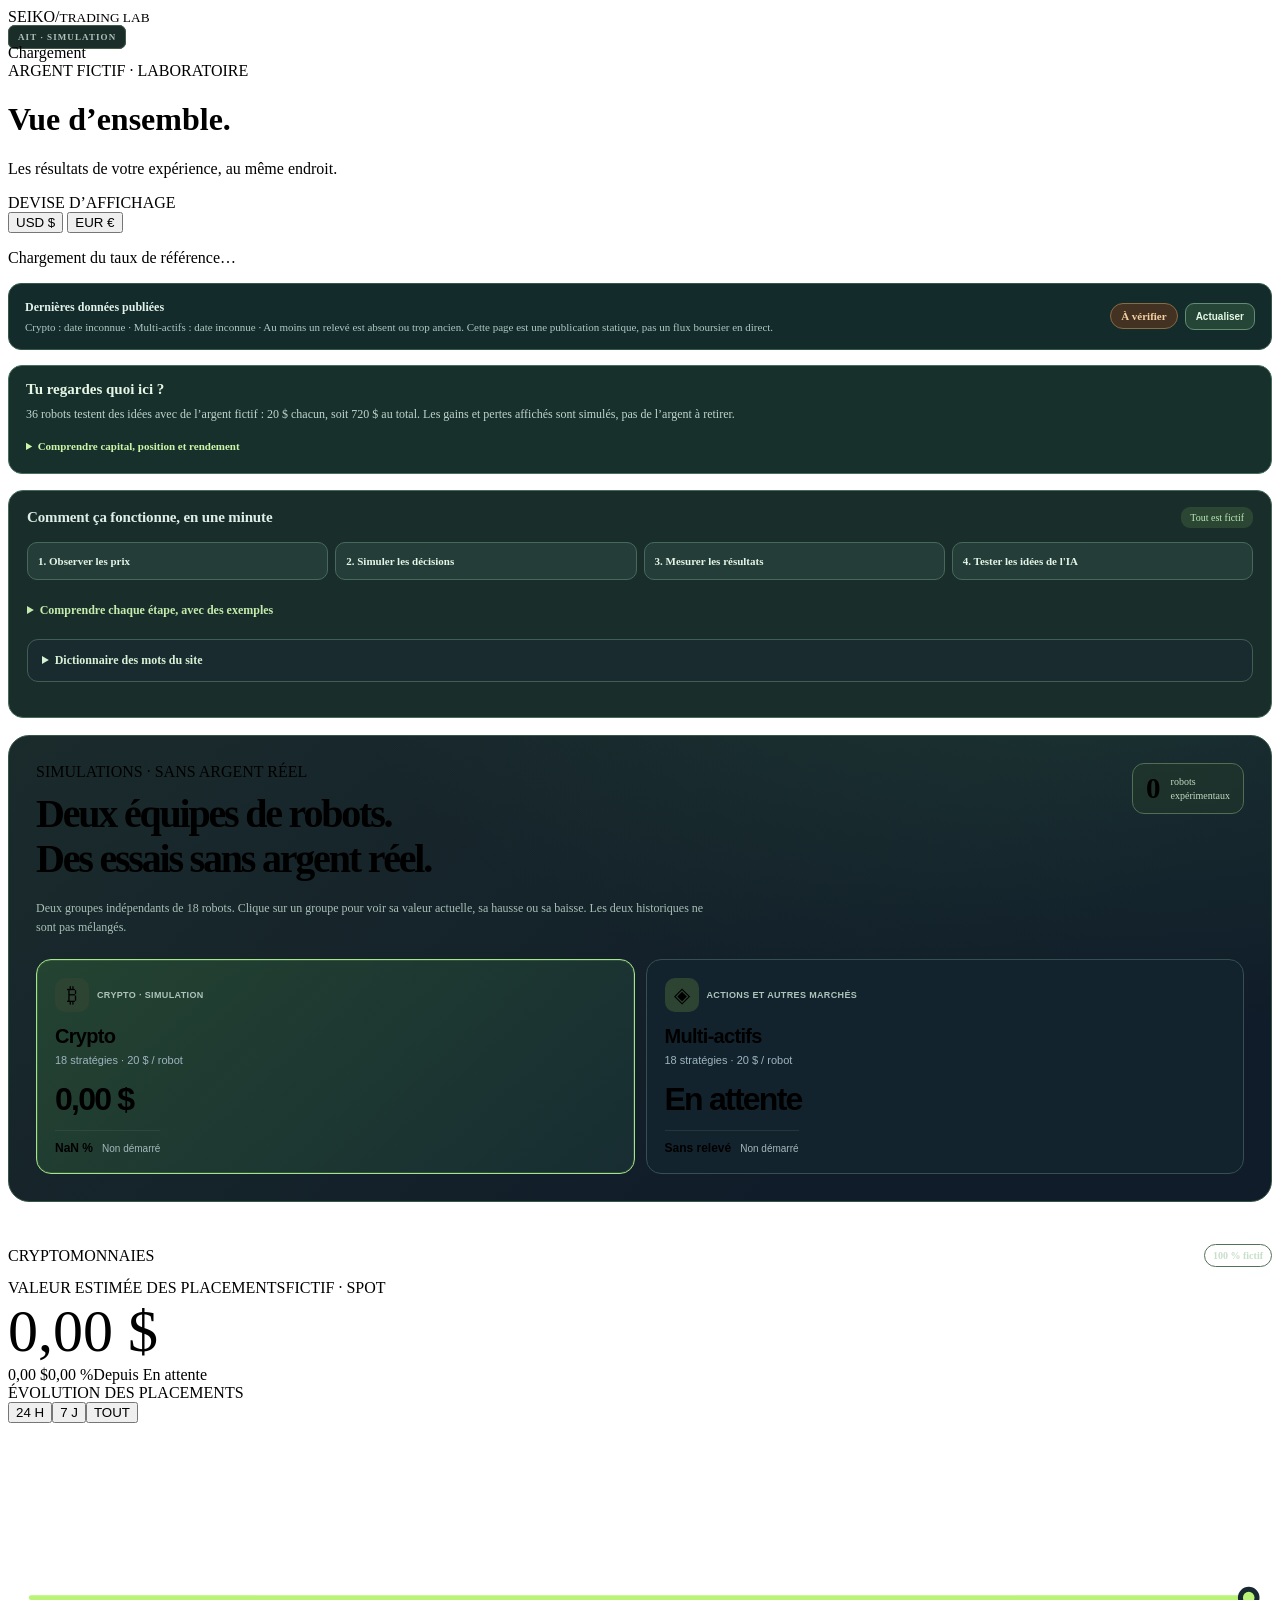
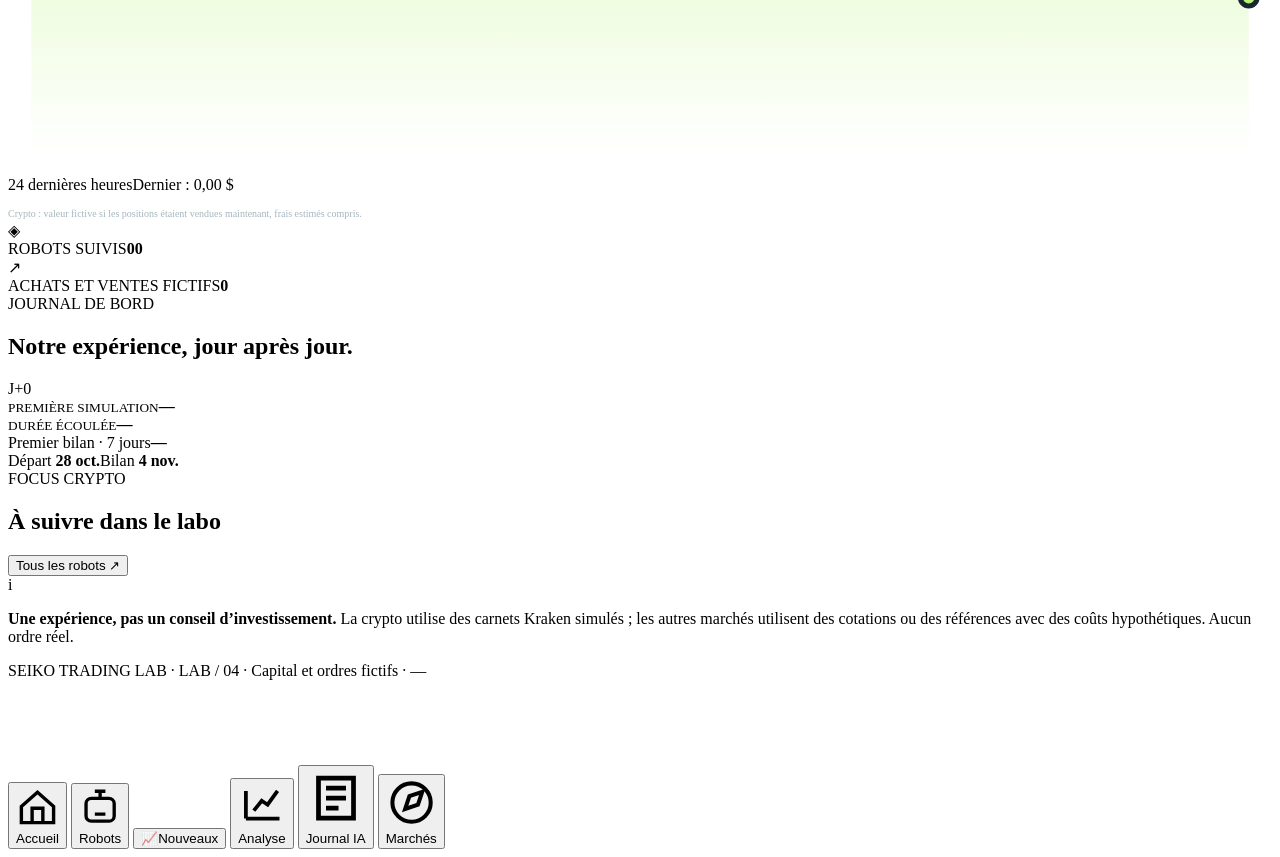
==== commit c9faa819: "Create dedicated Nouveaux tab for experimental robots" ====
--- a/site/index.html
+++ b/site/index.html
@@ -88,6 +88,7 @@
 <div class="robots-tools"><div class="search-wrap"><svg viewBox="0 0 24 24" fill="none" stroke="currentColor" stroke-width="1.8"><circle cx="10.7" cy="10.7" r="6.5"/><path d="m16 16 5 5"/></svg><input id="robot-search" type="search" placeholder="Rechercher une stratégie…" aria-label="Rechercher un robot"></div><label class="sort-label">TRIER <select id="robot-sort"><option value="return">Performance</option><option value="activity">Activité</option><option value="name">Nom</option></select></label></div>
 <div class="filter-list" id="robot-filters" role="group" aria-label="Filtrer les robots"><button data-filter="all" class="is-active">Tous</button><button data-filter="positive">En hausse</button><button data-filter="negative">En baisse</button><button data-filter="inactive">Sans opération</button></div><div class="asset-filter-bar" id="crypto-asset-filters" role="group" aria-label="Filtrer par cryptomonnaie"><span>ACTIF</span><button data-coin="all" class="is-active">Tous</button><button data-coin="BTC">₿ BTC</button><button data-coin="ETH">Ξ ETH</button><button data-coin="SOL">◎ SOL</button></div>
 <div class="list-caption"><span id="robots-count">— stratégies</span><span>VALEUR / VARIATION</span></div><div id="robot-list" class="robot-list"></div></section>
+<section id="view-candidates" class="view" aria-label="Nouveaux robots expérimentaux" hidden><div class="research-idea"><h2>Nouveaux robots expérimentaux</h2><p>Suivi indépendant des 36 robots historiques. Capital fictif de départ : 20 dollars par stratégie, aucun ordre réel.</p><label for="candidate-select">Choisir une stratégie</label><select id="candidate-select"></select><div id="candidate-summary"></div><div id="candidate-chart"></div><p id="candidate-chart-note"></p></div></section>
 <section id="view-analysis" class="view" aria-label="Analyse" hidden>
 <section class="ait-page-explain"><strong>À quoi sert cette page ?</strong><p>Le laboratoire compare les robots, observe les gros transferts publics et vérifie si de nouvelles idées méritent d'être testées. <b>« En test » ne signifie pas « rentable ».</b> Les chiffres compliqués restent consultables plus bas, si tu veux aller plus loin.</p><p class="ait-dynamic" id="ait-proof-state">Lecture des résultats de validation…</p></section>
 <details class="ait-words"><summary>Pourquoi aucune amélioration n'est encore approuvée ?</summary><p>Une idée est comparée à la stratégie d'origine sur de nouveaux prix, après sa création. Le laboratoire demande au moins 14 jours pour les cryptos et 30 jours pour les autres marchés, assez d'achats suivis de ventes et de nouveaux relevés. Il contrôle aussi les frais doublés, les baisses importantes et les prix manquants. Cela évite de confondre un coup de chance avec une vraie amélioration.</p></details>
@@ -329,6 +330,8 @@
     <p id="strategy-optimizer-status" class="micro-note">Recherche automatique en préparation.</p>
     <p id="strategy-evolution-status" class="micro-note">Mutations de règles en préparation.</p>
     <p id="strategy-architect-status" class="micro-note">Recombinaison créative en préparation.</p>
+    <p id="strategy-scientific-status" class="micro-note">Mémoire scientifique en attente de relevés.</p>
+    <p id="strategy-director-status" class="micro-note">Agent chercheur : aucun plan encore publié.</p>
     <p id="strategy-competition-status" class="micro-note">Compétition fictive en attente de nouvelles journées.</p>
     <p id="strategy-manual-review-status" class="micro-note">Aucun accès à l'argent réel ; validation humaine obligatoire.</p>
     <p class="micro-note">Gemini décrit des règles dans un langage contrôlé. Le programme les teste sur des cours historiques, avec frais, frais doublés, pertes maximales et comparaison à « acheter et conserver ». Ce n'est pas encore une preuve de rentabilité future.</p>
@@ -360,6 +363,7 @@
 <nav class="bottom-nav" aria-label="Navigation principale"><div class="bottom-nav-inner">
 <button class="nav-button is-active" data-view="home" aria-current="page"><svg viewBox="0 0 24 24" fill="none" stroke="currentColor" stroke-width="1.9"><path d="M3 12 12 4l9 8v9H3v-9Z"/><path d="M9 21v-8h6v8"/></svg><span>Accueil</span></button>
 <button class="nav-button" data-view="robots"><svg viewBox="0 0 24 24" fill="none" stroke="currentColor" stroke-width="1.9"><rect x="4" y="7" width="16" height="13" rx="3"/><path d="M12 3v4M9 3h6M8 12h.01M16 12h.01M9 16h6"/></svg><span>Robots</span></button>
+<button class="nav-button" data-view="candidates"><span aria-hidden="true">📈</span><span>Nouveaux</span></button>
 <button class="nav-button" data-view="analysis"><svg viewBox="0 0 24 24" fill="none" stroke="currentColor" stroke-width="1.9"><path d="M4 19V5M4 19h17M8 15l4-5 3 2 5-7"/></svg><span>Analyse</span></button>
 <button class="nav-button" data-view="desk"><svg viewBox="0 0 24 24" fill="none" stroke="currentColor" stroke-width="1.9"><path d="M5 4h14v16H5zM8 8h8M8 12h8M8 16h5"/></svg><span>Journal IA</span></button>
 <button class="nav-button" data-view="explore"><svg viewBox="0 0 24 24" fill="none" stroke="currentColor" stroke-width="1.9"><circle cx="12" cy="12" r="9"/><path d="m9 15 2-6 6-2-2 6-6 2Z"/></svg><span>Marchés</span></button>
@@ -386,4 +390,4 @@
   <details><summary>Pourquoi le robot peut aussi ne rien faire ?</summary><p>Chaque stratégie attend certaines conditions de prix. Si elles ne sont pas réunies, ou si les informations sont insuffisantes, le robot peut conserver son argent disponible ou son placement. Ce n'est pas nécessairement une panne.</p></details>
  </section></section></div>
 <script>const DATA=/*__DATA__*/{"updated":"En attente du premier relevé","rows":[],"history":[]};</script><script>/*__JS__*/</script>
-<script src="./lab04-core.js?v=4" defer></script><script src="./lab04-home.js?v=4" defer></script><script src="./lab04-directory.js?v=4" defer></script><script src="./lab04-analysis.js?v=4" defer></script><script src="./lab04-research.js?v=4.9" defer></script><script src="./lab04-desk.js?v=4.8" defer></script><script src="./lab04-ops.js?v=1" defer></script><script src="./lab04-clarity.js?v=5" defer></script><script src="./lab04-simple.js?v=6" defer></script><script src="./lab04-guide.js?v=7" defer></script></body></html>
+<script src="./lab04-core.js?v=4" defer></script><script src="./lab04-home.js?v=4" defer></script><script src="./lab04-directory.js?v=4" defer></script><script src="./lab04-analysis.js?v=4" defer></script><script src="./lab04-research.js?v=5.1" defer></script><script src="./lab04-desk.js?v=4.8" defer></script><script src="./lab04-ops.js?v=1" defer></script><script src="./lab04-clarity.js?v=5" defer></script><script src="./lab04-simple.js?v=6" defer></script><script src="./lab04-guide.js?v=7" defer></script><script src="./lab04-candidates.js?v=1" defer></script></body></html>
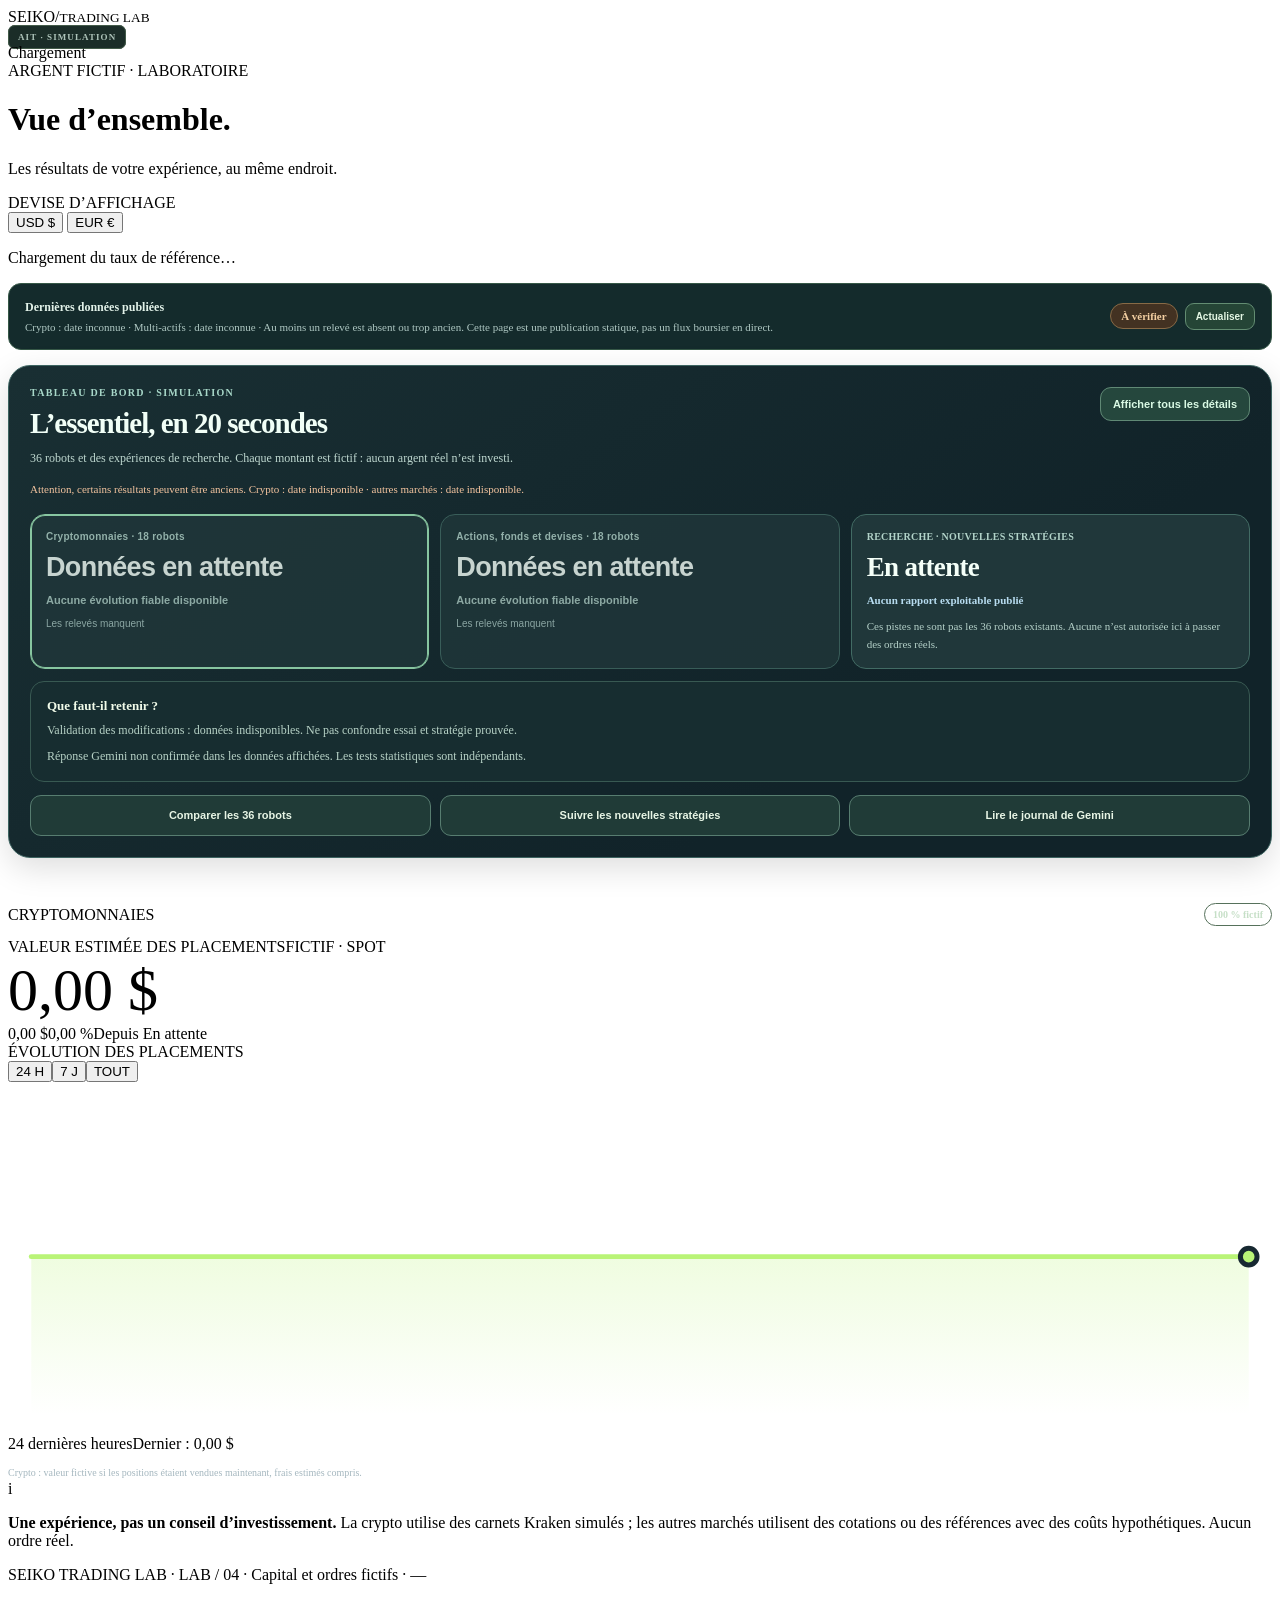
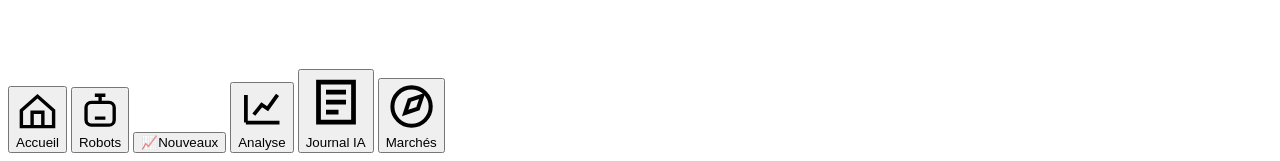
==== commit a24c220b: "feat(ui): wire simple reading mode into Seiko Lab template" ====
--- a/site/index.html
+++ b/site/index.html
@@ -1,5 +1,5 @@
 <!doctype html>
-<html lang="fr"><head><meta charset="utf-8"><meta name="viewport" content="width=device-width,initial-scale=1,viewport-fit=cover"><meta name="theme-color" content="#0b1019"><meta name="description" content="Seiko Trading Lab : 36 robots, deux portefeuilles de simulation et une recherche multi-marchés transparente."><title>Seiko — Trading Lab</title><style>/*__CSS__*/</style><link rel="stylesheet" href="./lab04-overview.css?v=4"><link rel="stylesheet" href="./lab04-analysis.css?v=4.2"><link rel="stylesheet" href="./lab04-markets.css?v=4"><link rel="stylesheet" href="./lab04-clarity.css?v=5"><link rel="stylesheet" href="./lab04-simple.css?v=6"><link rel="stylesheet" href="./lab04-guide.css?v=7"></head>
+<html lang="fr"><head><meta charset="utf-8"><meta name="viewport" content="width=device-width,initial-scale=1,viewport-fit=cover"><meta name="theme-color" content="#0b1019"><meta name="description" content="Seiko Trading Lab : 36 robots, deux portefeuilles de simulation et une recherche multi-marchés transparente."><title>Seiko — Trading Lab</title><style>/*__CSS__*/</style><link rel="stylesheet" href="./lab04-overview.css?v=4"><link rel="stylesheet" href="./lab04-analysis.css?v=4.2"><link rel="stylesheet" href="./lab04-markets.css?v=4"><link rel="stylesheet" href="./lab04-clarity.css?v=5"><link rel="stylesheet" href="./lab04-simple.css?v=6"><link rel="stylesheet" href="./lab04-guide.css?v=7"><link rel="stylesheet" href="./lab04-focus.css?v=8"></head>
 <body><div class="app-shell" id="app">
 <header class="topbar"><div class="brand" aria-label="Seiko Trading Lab"><div class="brand-icon"><span></span><span></span><span></span></div><div class="brand-word">SEIKO<span class="brand-slash">/</span><small>TRADING LAB</small></div></div><span class="release-tag" aria-label="Version de l’interface">AIT · SIMULATION</span><div class="live-status" id="live-status"><span class="status-light"></span><span id="status-text">Chargement</span></div></header>
 <div class="page-heading"><span class="eyebrow" id="page-eyebrow">ARGENT FICTIF · LABORATOIRE</span><h1 id="page-title">Vue d’ensemble<span class="title-period">.</span></h1><p id="page-subtitle">Les résultats de votre expérience, au même endroit.</p></div>
@@ -390,4 +390,4 @@
   <details><summary>Pourquoi le robot peut aussi ne rien faire ?</summary><p>Chaque stratégie attend certaines conditions de prix. Si elles ne sont pas réunies, ou si les informations sont insuffisantes, le robot peut conserver son argent disponible ou son placement. Ce n'est pas nécessairement une panne.</p></details>
  </section></section></div>
 <script>const DATA=/*__DATA__*/{"updated":"En attente du premier relevé","rows":[],"history":[]};</script><script>/*__JS__*/</script>
-<script src="./lab04-core.js?v=4" defer></script><script src="./lab04-home.js?v=4" defer></script><script src="./lab04-directory.js?v=4" defer></script><script src="./lab04-analysis.js?v=4" defer></script><script src="./lab04-research.js?v=5.1" defer></script><script src="./lab04-desk.js?v=4.8" defer></script><script src="./lab04-ops.js?v=1" defer></script><script src="./lab04-clarity.js?v=5" defer></script><script src="./lab04-simple.js?v=6" defer></script><script src="./lab04-guide.js?v=7" defer></script><script src="./lab04-candidates.js?v=1" defer></script></body></html>
+<script src="./lab04-core.js?v=4" defer></script><script src="./lab04-home.js?v=4" defer></script><script src="./lab04-directory.js?v=4" defer></script><script src="./lab04-analysis.js?v=4" defer></script><script src="./lab04-research.js?v=5.1" defer></script><script src="./lab04-desk.js?v=4.8" defer></script><script src="./lab04-ops.js?v=1" defer></script><script src="./lab04-clarity.js?v=5" defer></script><script src="./lab04-simple.js?v=6" defer></script><script src="./lab04-guide.js?v=7" defer></script><script src="./lab04-focus.js?v=8" defer></script><script src="./lab04-candidates.js?v=2" defer></script></body></html>
--- a/site/lab04-focus.css
+++ b/site/lab04-focus.css
@@ -0,0 +1,55 @@
+/* Seiko Lab V8 : tableau de bord simple, tous les anciens écrans conservés. */
+.ait-focus-panel{border:1px solid #3d6461;background:linear-gradient(145deg,#192f33,#112329 70%);border-radius:22px;padding:21px;margin:0 0 18px;color:#e9f8f2;box-shadow:0 10px 32px #0002}
+.ait-focus-head{display:flex;align-items:flex-start;justify-content:space-between;gap:15px;margin-bottom:12px}
+.ait-focus-eyebrow{display:block;font-size:10px;font-weight:800;letter-spacing:.13em;color:#a8d8c9}
+.ait-focus-title{font-size:clamp(21px,3.5vw,29px);line-height:1.2;letter-spacing:-.035em;margin:8px 0;color:#f1fff7}
+.ait-focus-intro{font-size:12px;line-height:1.65;color:#bed7cf;max-width:560px;margin:0}
+.ait-focus-mode{flex:none;color:#d9f9e4;background:#25473d;border:1px solid #608975;border-radius:11px;padding:10px 12px;cursor:pointer;font-size:11px;font-weight:750}
+.ait-focus-mode:hover,.ait-focus-link:hover{background:#345747}
+.ait-focus-mode:focus-visible,.ait-focus-link:focus-visible,.ait-focus-wallet:focus-visible{outline:3px solid #b9f477;outline-offset:3px}
+.ait-focus-freshness{color:#a9c9c0;font-size:11px;line-height:1.6;margin:10px 0 16px}
+.ait-focus-freshness.ait-focus-warning{color:#f4c49f}
+.ait-focus-grid{display:grid;grid-template-columns:repeat(3,minmax(0,1fr));gap:11px}
+.ait-focus-wallet,.ait-focus-research{border:1px solid #426b64;border-radius:15px;padding:15px;background:#20373a;min-width:0;color:inherit;text-align:left;display:flex;flex-direction:column;gap:8px}
+.ait-focus-wallet{cursor:pointer;transition:background .12s,border-color .12s}
+.ait-focus-wallet.is-selected{border-color:#a4edbd;box-shadow:inset 0 0 0 1px #a4edbd}
+.ait-focus-wallet:hover:not(:disabled){background:#284747}
+.ait-focus-wallet:disabled{cursor:default;opacity:.8}
+.ait-focus-wallet small,.ait-focus-research small{font-size:10px;line-height:1.4;color:#b2d3c9;font-weight:750;letter-spacing:.025em}
+.ait-focus-value{font-size:clamp(20px,2.8vw,27px);line-height:1.18;letter-spacing:-.025em;overflow-wrap:anywhere;color:#f4fff8}
+.ait-focus-delta{font-size:11px;font-weight:800;color:#aac9c1;line-height:1.55}
+.ait-focus-wallet.ait-down .ait-focus-delta{color:#ffadb9}
+.ait-focus-wallet.ait-up .ait-focus-delta{color:#a6eab6}
+.ait-focus-research .ait-focus-delta{color:#b7dcf0}
+.ait-focus-spark{display:block;width:100%;height:58px;overflow:visible}
+.ait-focus-start,.ait-focus-nodata{font-size:10px;color:#a8c5c0;line-height:1.4}
+.ait-focus-research p{font-size:11px;color:#b4d0c8;line-height:1.65;margin:auto 0 0}
+.ait-focus-takeaway{background:#172d30;border:1px solid #385952;border-radius:14px;padding:14px 16px;margin-top:12px}
+.ait-focus-takeaway strong{font-size:13px;color:#f1fbe9}
+.ait-focus-takeaway p{margin:7px 0 0;font-size:12px;line-height:1.6;color:#b7d2c6}
+.ait-focus-links{display:grid;grid-template-columns:repeat(3,minmax(0,1fr));gap:9px;margin-top:13px}
+.ait-focus-link{cursor:pointer;text-align:center;border:1px solid #577d70;background:#203b37;color:#e7f5e5;font-size:11px;font-weight:800;line-height:1.4;border-radius:11px;padding:12px 8px}
+.ait-route-guide{background:#18312f;border-left:3px solid #89cca2;border-radius:0 10px 10px 0;padding:11px 14px;margin:0 0 15px;color:#d7eade;font-size:12px;line-height:1.6}
+.ait-route-guide[hidden]{display:none!important}
+/* Mode clair : placer la décision et les chiffres avant les longues explications. */
+body.ait-reading-simple #view-home .ait-beginner-note,
+body.ait-reading-simple #view-home .ait-journey,
+body.ait-reading-simple #view-home .lab-overview,
+body.ait-reading-simple #view-home .quick-stats,
+body.ait-reading-simple #view-home .journey-card,
+body.ait-reading-simple #view-home > .section-header,
+body.ait-reading-simple #view-home > .highlights{display:none!important}
+body.ait-reading-simple .page-heading{margin-bottom:12px}
+@media(max-width:900px){.ait-focus-grid{grid-template-columns:repeat(2,minmax(0,1fr))}.ait-focus-research{grid-column:1/-1}}
+@media(max-width:570px){
+ .ait-focus-panel{padding:16px 13px;border-radius:17px}
+ .ait-focus-head{flex-direction:column;gap:12px}
+ .ait-focus-mode{align-self:flex-start;padding:9px 11px}
+ .ait-focus-grid{gap:8px}
+ .ait-focus-wallet,.ait-focus-research{padding:12px 10px;border-radius:12px}
+ .ait-focus-value{font-size:clamp(17px,5.1vw,23px)}
+ .ait-focus-wallet small,.ait-focus-research small{font-size:9px}
+ .ait-focus-links{grid-template-columns:1fr;gap:7px}
+ .ait-focus-link{padding:10px}
+ .ait-focus-spark{height:44px}
+}
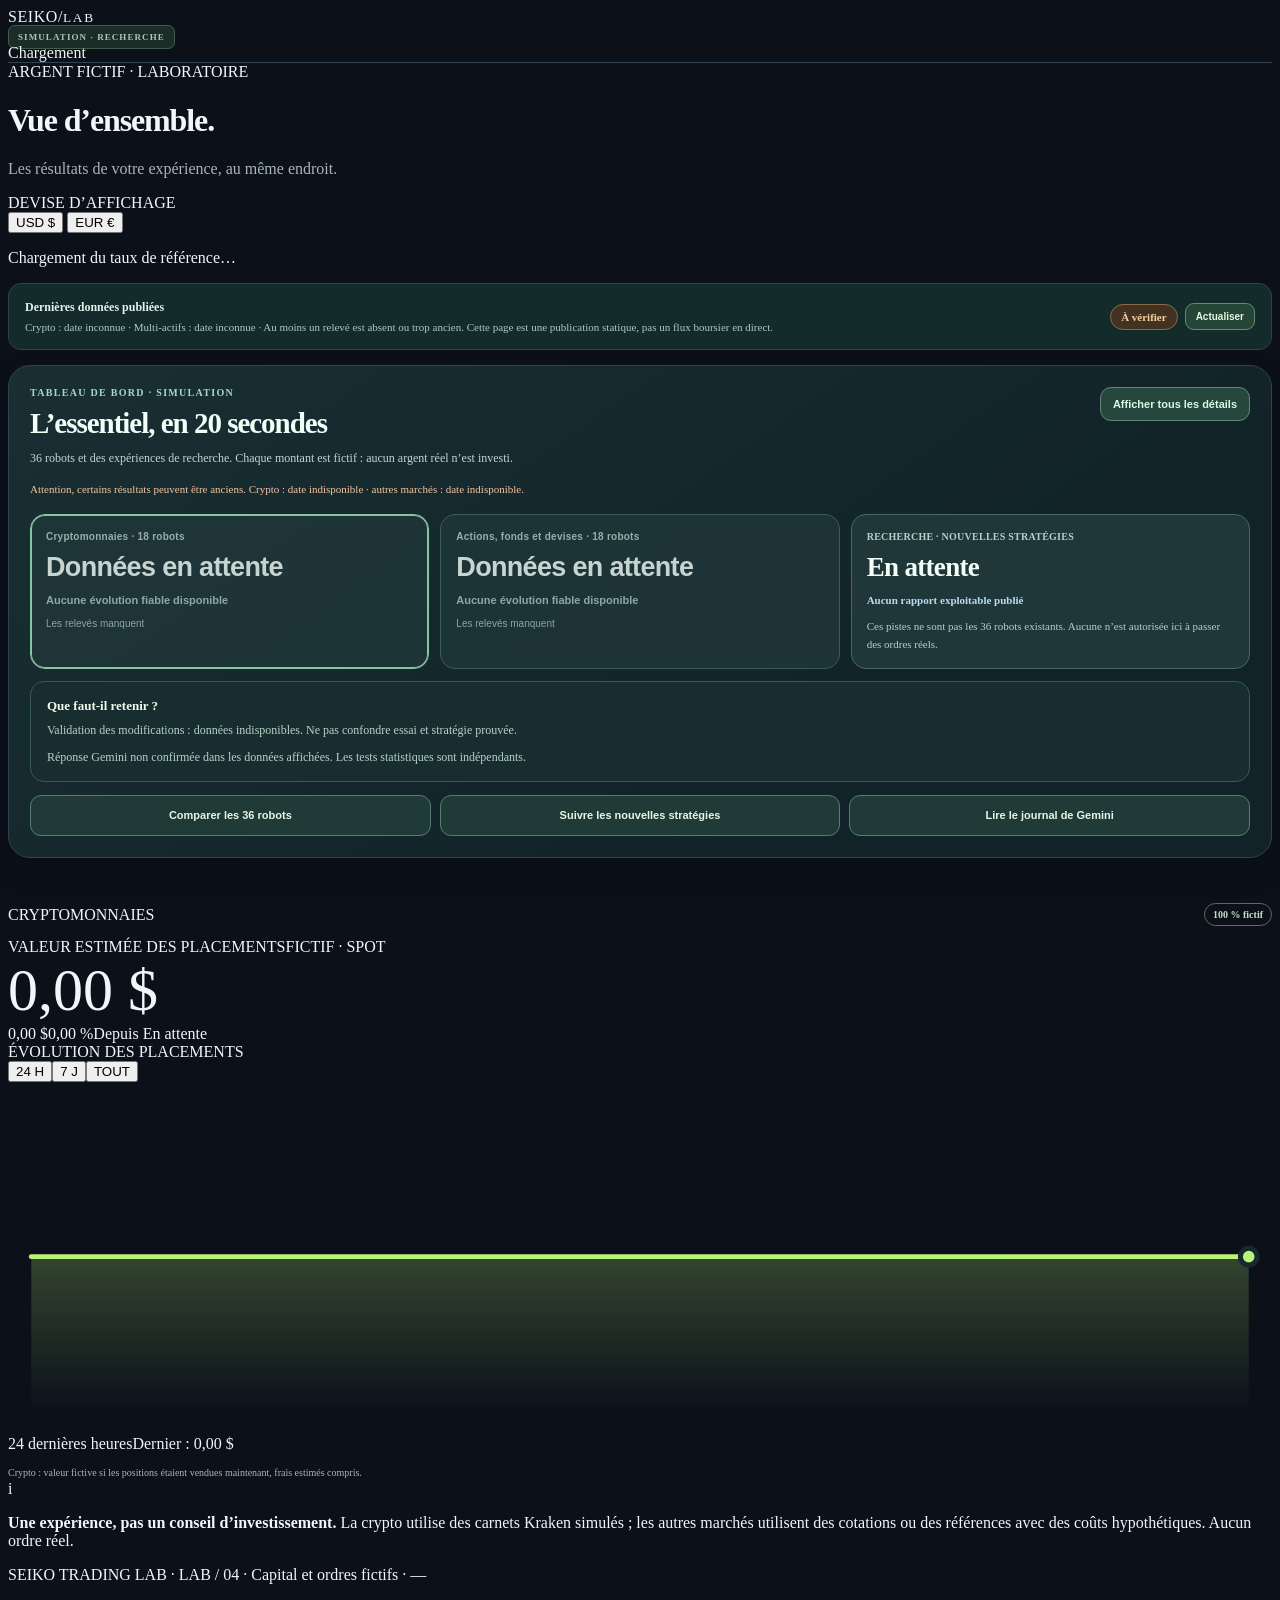
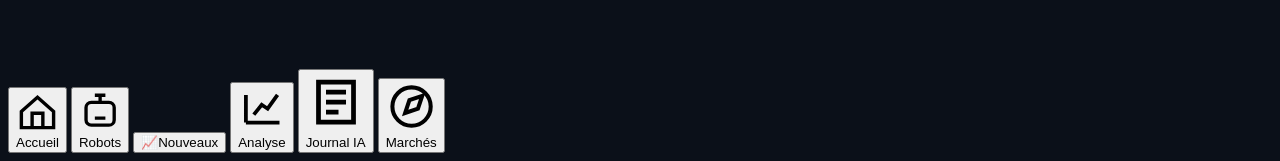
==== commit 83f426ac: "Adopt Seiko Lab branding and premium stylesheet" ====
--- a/site/index.html
+++ b/site/index.html
@@ -1,7 +1,7 @@
 <!doctype html>
-<html lang="fr"><head><meta charset="utf-8"><meta name="viewport" content="width=device-width,initial-scale=1,viewport-fit=cover"><meta name="theme-color" content="#0b1019"><meta name="description" content="Seiko Trading Lab : 36 robots, deux portefeuilles de simulation et une recherche multi-marchés transparente."><title>Seiko — Trading Lab</title><style>/*__CSS__*/</style><link rel="stylesheet" href="./lab04-overview.css?v=4"><link rel="stylesheet" href="./lab04-analysis.css?v=4.2"><link rel="stylesheet" href="./lab04-markets.css?v=4"><link rel="stylesheet" href="./lab04-clarity.css?v=5"><link rel="stylesheet" href="./lab04-simple.css?v=6"><link rel="stylesheet" href="./lab04-guide.css?v=7"><link rel="stylesheet" href="./lab04-focus.css?v=8"></head>
+<html lang="fr"><head><meta charset="utf-8"><meta name="viewport" content="width=device-width,initial-scale=1,viewport-fit=cover"><meta name="theme-color" content="#0b1019"><meta name="description" content="Seiko Lab : 36 robots, deux portefeuilles de simulation et une recherche multi-marchés transparente."><title>Seiko Lab — Simulations et recherche</title><style>/*__CSS__*/</style><link rel="stylesheet" href="./lab04-overview.css?v=4"><link rel="stylesheet" href="./lab04-analysis.css?v=4.2"><link rel="stylesheet" href="./lab04-markets.css?v=4"><link rel="stylesheet" href="./lab04-clarity.css?v=5"><link rel="stylesheet" href="./lab04-simple.css?v=6"><link rel="stylesheet" href="./lab04-guide.css?v=7"><link rel="stylesheet" href="./lab04-focus.css?v=8"><link rel="stylesheet" href="./lab04-premium.css?v=1"></head>
 <body><div class="app-shell" id="app">
-<header class="topbar"><div class="brand" aria-label="Seiko Trading Lab"><div class="brand-icon"><span></span><span></span><span></span></div><div class="brand-word">SEIKO<span class="brand-slash">/</span><small>TRADING LAB</small></div></div><span class="release-tag" aria-label="Version de l’interface">AIT · SIMULATION</span><div class="live-status" id="live-status"><span class="status-light"></span><span id="status-text">Chargement</span></div></header>
+<header class="topbar"><div class="brand" aria-label="Seiko Lab"><div class="brand-icon"><span></span><span></span><span></span></div><div class="brand-word">SEIKO<span class="brand-slash">/</span><small>LAB</small></div></div><span class="release-tag" aria-label="Version de l’interface">SIMULATION · RECHERCHE</span><div class="live-status" id="live-status"><span class="status-light"></span><span id="status-text">Chargement</span></div></header>
 <div class="page-heading"><span class="eyebrow" id="page-eyebrow">ARGENT FICTIF · LABORATOIRE</span><h1 id="page-title">Vue d’ensemble<span class="title-period">.</span></h1><p id="page-subtitle">Les résultats de votre expérience, au même endroit.</p></div>
 <div class="display-currency" aria-label="Devise d'affichage">
   <div class="display-currency-controls"><span class="display-currency-label">DEVISE D’AFFICHAGE</span>
--- a/site/lab04-premium.css
+++ b/site/lab04-premium.css
@@ -0,0 +1,15 @@
+/* Seiko Lab — premium fintech foundation. Presentation only; no simulation data or decisions. */
+:root{--premium-bg:#0b1019;--premium-surface:#151e2a;--premium-raised:#1b2735;--premium-border:#314252;--premium-text:#f1f6fa;--premium-muted:#a5b5c2;--premium-accent:#b9f477;--premium-radius:16px;--premium-space:16px}
+body{background:var(--premium-bg);color:var(--premium-text)}
+.topbar{border-bottom:1px solid var(--premium-border)}
+.brand-word{letter-spacing:.035em}
+.brand-word small{letter-spacing:.13em}
+.page-heading h1{letter-spacing:-.035em;line-height:1.13}
+.page-heading p{color:var(--premium-muted)}
+.lab-overview,.ait-focus-panel{border-color:var(--premium-border);box-shadow:0 12px 32px rgba(0,0,0,.13)}
+.lab-freshness,.ait-beginner-note,.ait-journey,.ait-page-explain{border-color:var(--premium-border)}
+.bottom-nav{border-top-color:var(--premium-border)}
+.nav-button{transition:color .16s ease,background-color .16s ease}
+.nav-button:focus-visible,button:focus-visible,a:focus-visible,summary:focus-visible{outline:2px solid var(--premium-accent);outline-offset:3px}
+@media(prefers-reduced-motion:reduce){.nav-button{transition:none}}
+@media(max-width:520px){.page-heading h1{font-size:clamp(26px,7vw,36px)}.lab-overview,.ait-focus-panel{border-radius:var(--premium-radius)}}
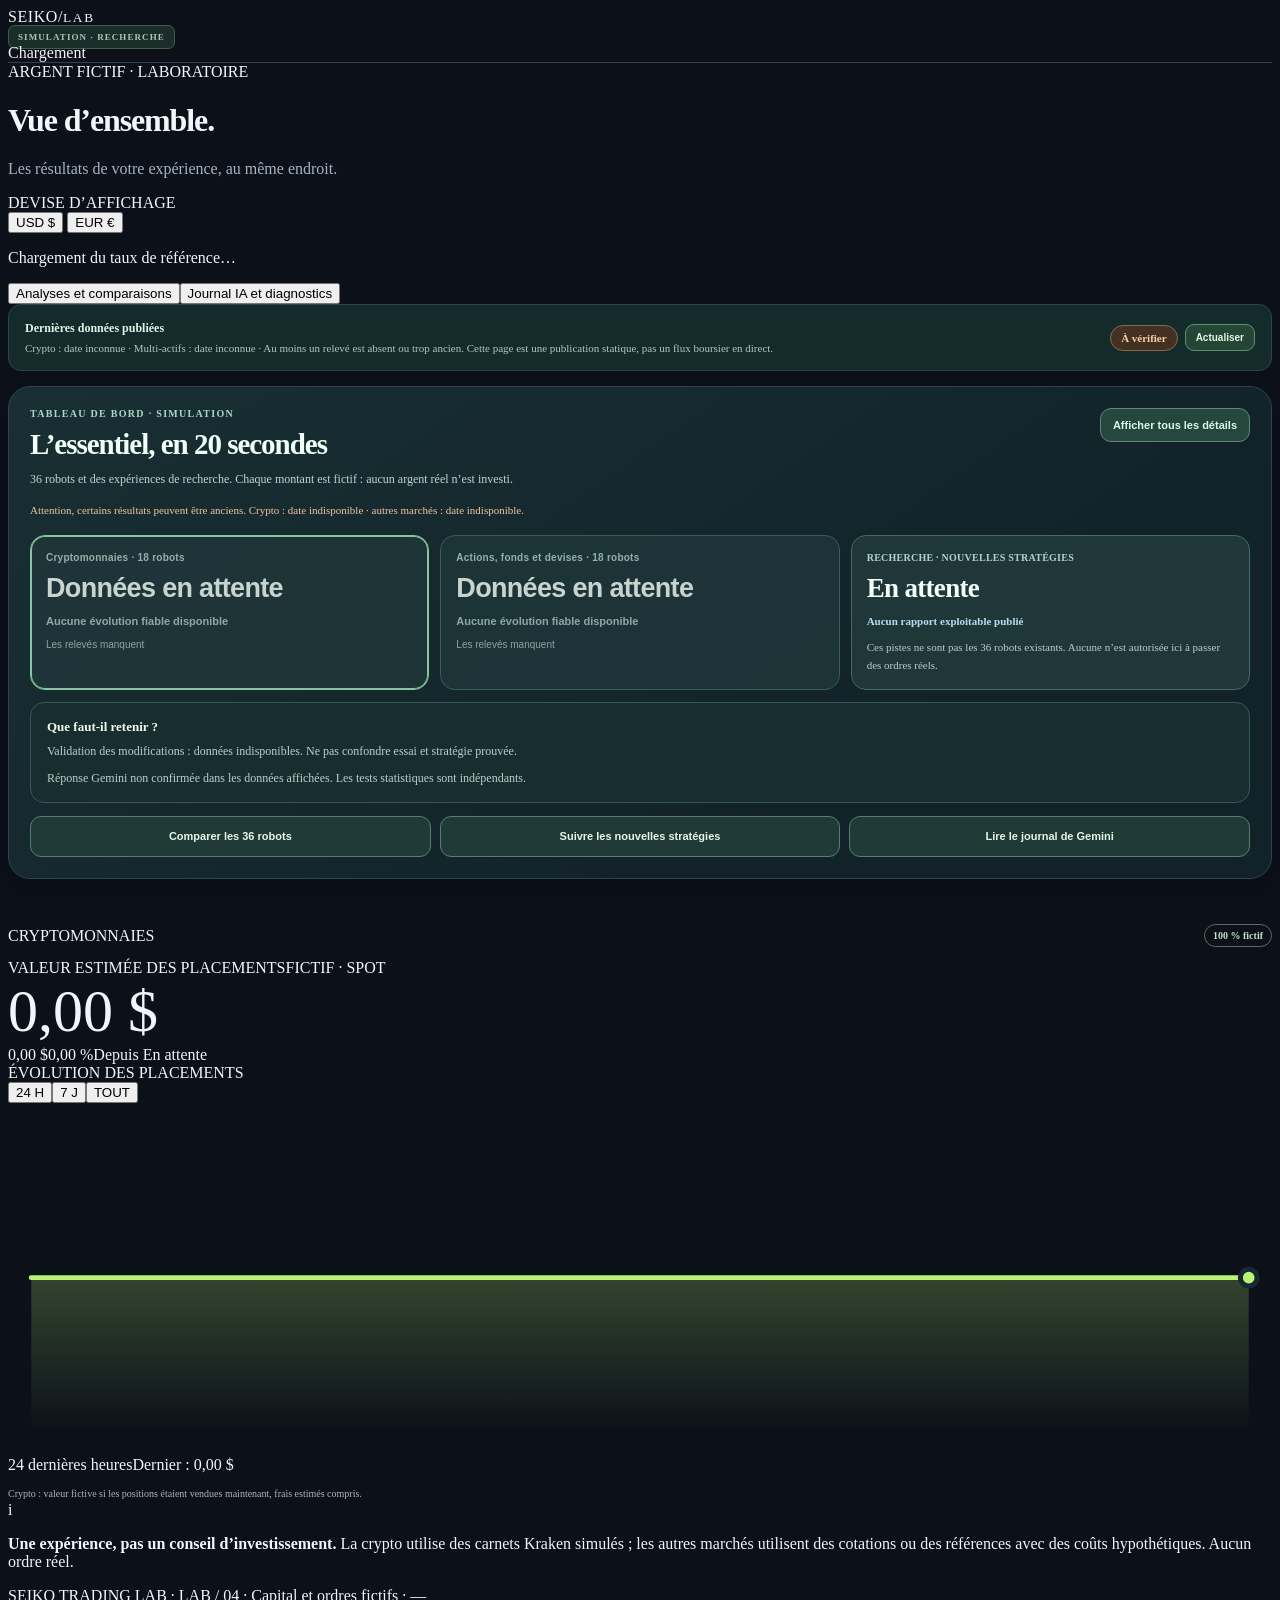
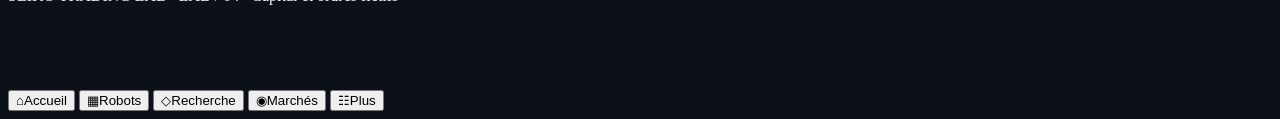
==== commit a71c3820: "Unify premium navigation and preserve detailed analysis: site/index.html" ====
--- a/site/index.html
+++ b/site/index.html
@@ -13,6 +13,7 @@
   <p class="display-fx-note" id="fx-note">Chargement du taux de référence…</p>
 </div>
 <main>
+<div class="premium-shortcuts" aria-label="Accès aux analyses détaillées"><button type="button" data-view="analysis">Analyses et comparaisons</button><button type="button" data-view="desk">Journal IA et diagnostics</button></div>
 <section id="view-home" class="view is-visible" aria-label="Tableau de bord des expériences">
 <section class="lab-freshness" aria-label="Fraîcheur des relevés"><div><strong>Dernières données publiées</strong><p id="lab-freshness-detail">Vérification de la dernière publication…</p></div><div class="lab-freshness-actions"><span id="lab-freshness-badge">Vérification</span><button id="lab-refresh" type="button" title="Recharger les derniers relevés publiés">Actualiser</button></div></section>
 <section class="ait-beginner-note"><strong>Tu regardes quoi ici ?</strong>
@@ -361,12 +362,11 @@
  </section>
 </section>
 <nav class="bottom-nav" aria-label="Navigation principale"><div class="bottom-nav-inner">
-<button class="nav-button is-active" data-view="home" aria-current="page"><svg viewBox="0 0 24 24" fill="none" stroke="currentColor" stroke-width="1.9"><path d="M3 12 12 4l9 8v9H3v-9Z"/><path d="M9 21v-8h6v8"/></svg><span>Accueil</span></button>
-<button class="nav-button" data-view="robots"><svg viewBox="0 0 24 24" fill="none" stroke="currentColor" stroke-width="1.9"><rect x="4" y="7" width="16" height="13" rx="3"/><path d="M12 3v4M9 3h6M8 12h.01M16 12h.01M9 16h6"/></svg><span>Robots</span></button>
-<button class="nav-button" data-view="candidates"><span aria-hidden="true">📈</span><span>Nouveaux</span></button>
-<button class="nav-button" data-view="analysis"><svg viewBox="0 0 24 24" fill="none" stroke="currentColor" stroke-width="1.9"><path d="M4 19V5M4 19h17M8 15l4-5 3 2 5-7"/></svg><span>Analyse</span></button>
-<button class="nav-button" data-view="desk"><svg viewBox="0 0 24 24" fill="none" stroke="currentColor" stroke-width="1.9"><path d="M5 4h14v16H5zM8 8h8M8 12h8M8 16h5"/></svg><span>Journal IA</span></button>
-<button class="nav-button" data-view="explore"><svg viewBox="0 0 24 24" fill="none" stroke="currentColor" stroke-width="1.9"><circle cx="12" cy="12" r="9"/><path d="m9 15 2-6 6-2-2 6-6 2Z"/></svg><span>Marchés</span></button>
+<button class="nav-button is-active" data-view="home" aria-current="page"><span aria-hidden="true">⌂</span><span>Accueil</span></button>
+<button class="nav-button" data-view="robots"><span aria-hidden="true">▦</span><span>Robots</span></button>
+<button class="nav-button" data-view="candidates"><span aria-hidden="true">◇</span><span>Recherche</span></button>
+<button class="nav-button" data-view="explore"><span aria-hidden="true">◉</span><span>Marchés</span></button>
+<button class="nav-button" data-view="desk"><span aria-hidden="true">☷</span><span>Plus</span></button>
 </div></nav>
 <div class="sheet-layer" id="robot-sheet" hidden><div class="sheet-backdrop" id="sheet-backdrop"></div><section class="robot-sheet" role="dialog" aria-modal="true" aria-labelledby="sheet-name" tabindex="-1"><div class="sheet-handle"></div><button class="close-sheet" id="close-sheet" aria-label="Fermer la fiche">×</button><div class="sheet-heading"><span id="sheet-coin" class="coin-icon"></span><div><span class="eyebrow">FICHE DU ROBOT</span><h2 id="sheet-name">—</h2><p id="sheet-category">—</p></div></div><div class="sheet-kpis"><div><span>Capital</span><strong id="sheet-capital">—</strong></div><div><span>Variation depuis le départ</span><strong id="sheet-return">—</strong></div></div><div class="lab-robot-holdings" aria-label="Composition du portefeuille fictif">
   <div><small>MISE DE DÉPART</small><strong id="sheet-initial">20 $</strong></div>
